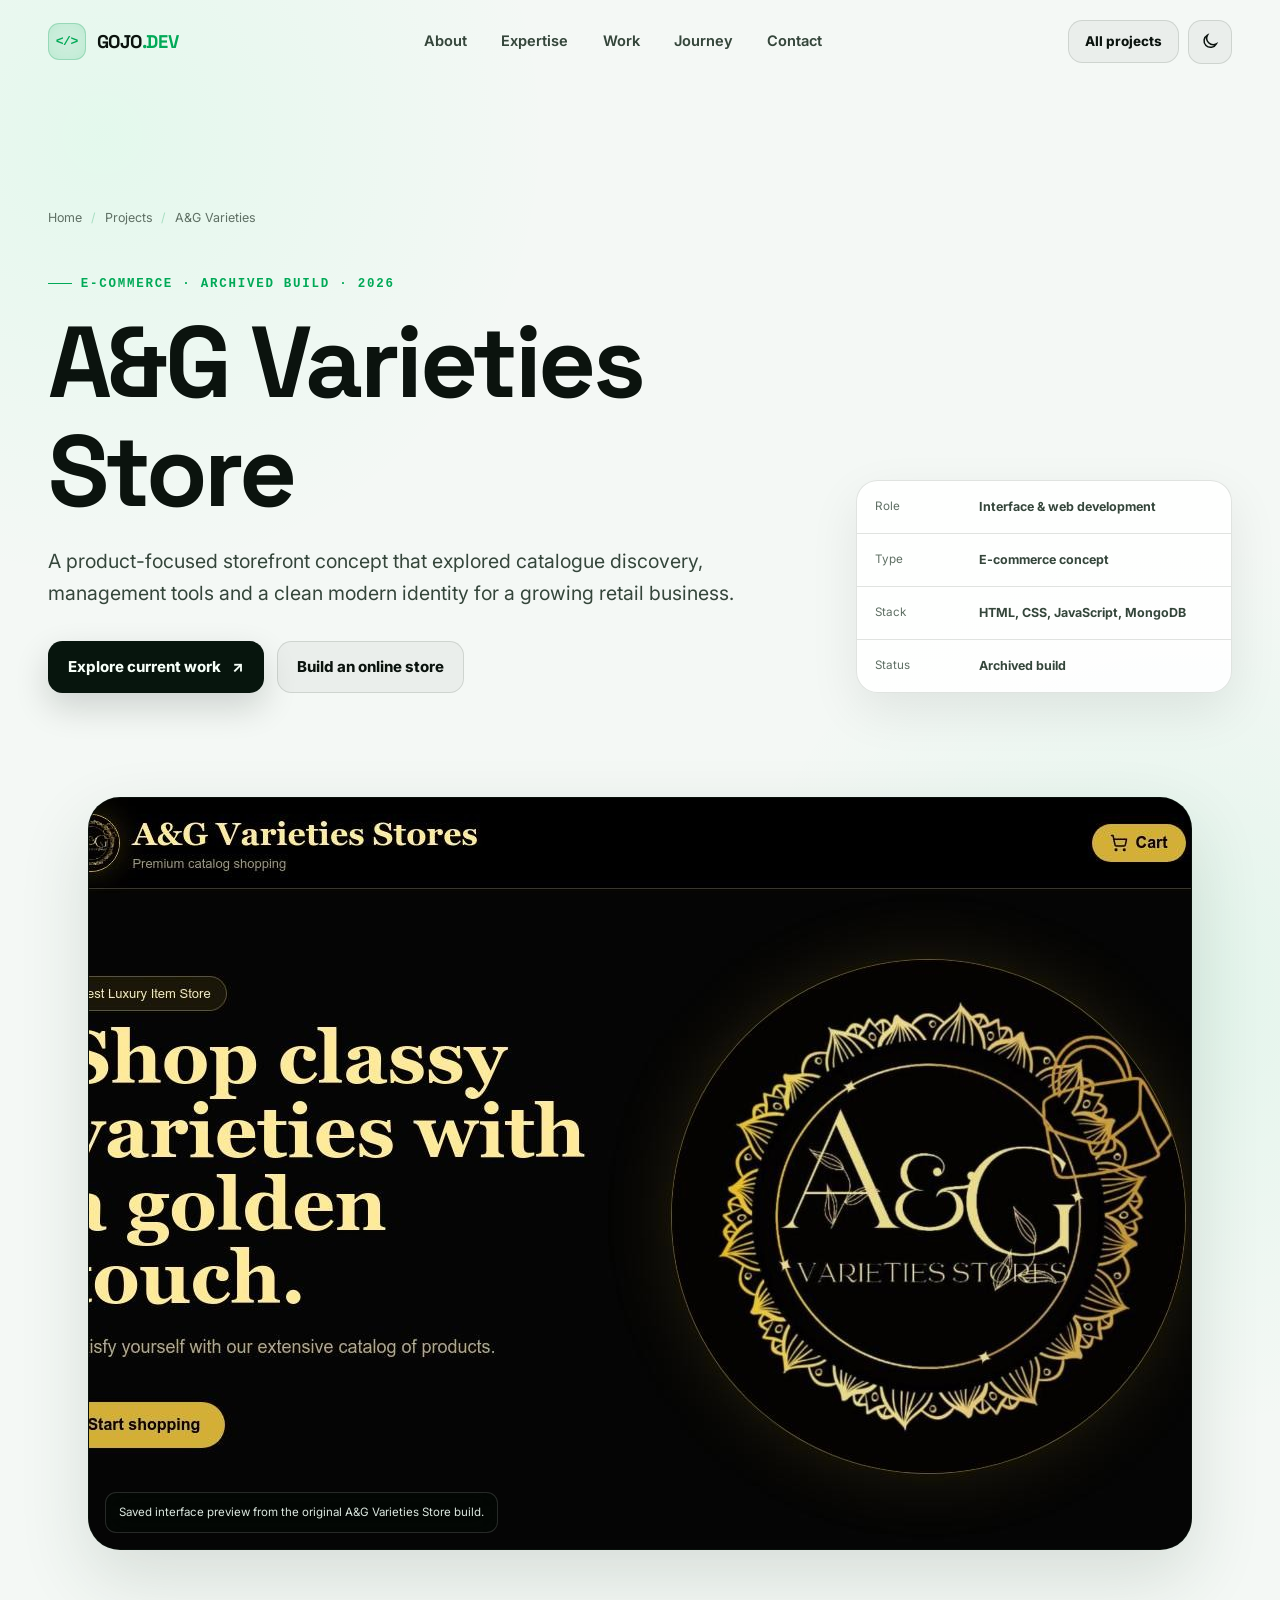
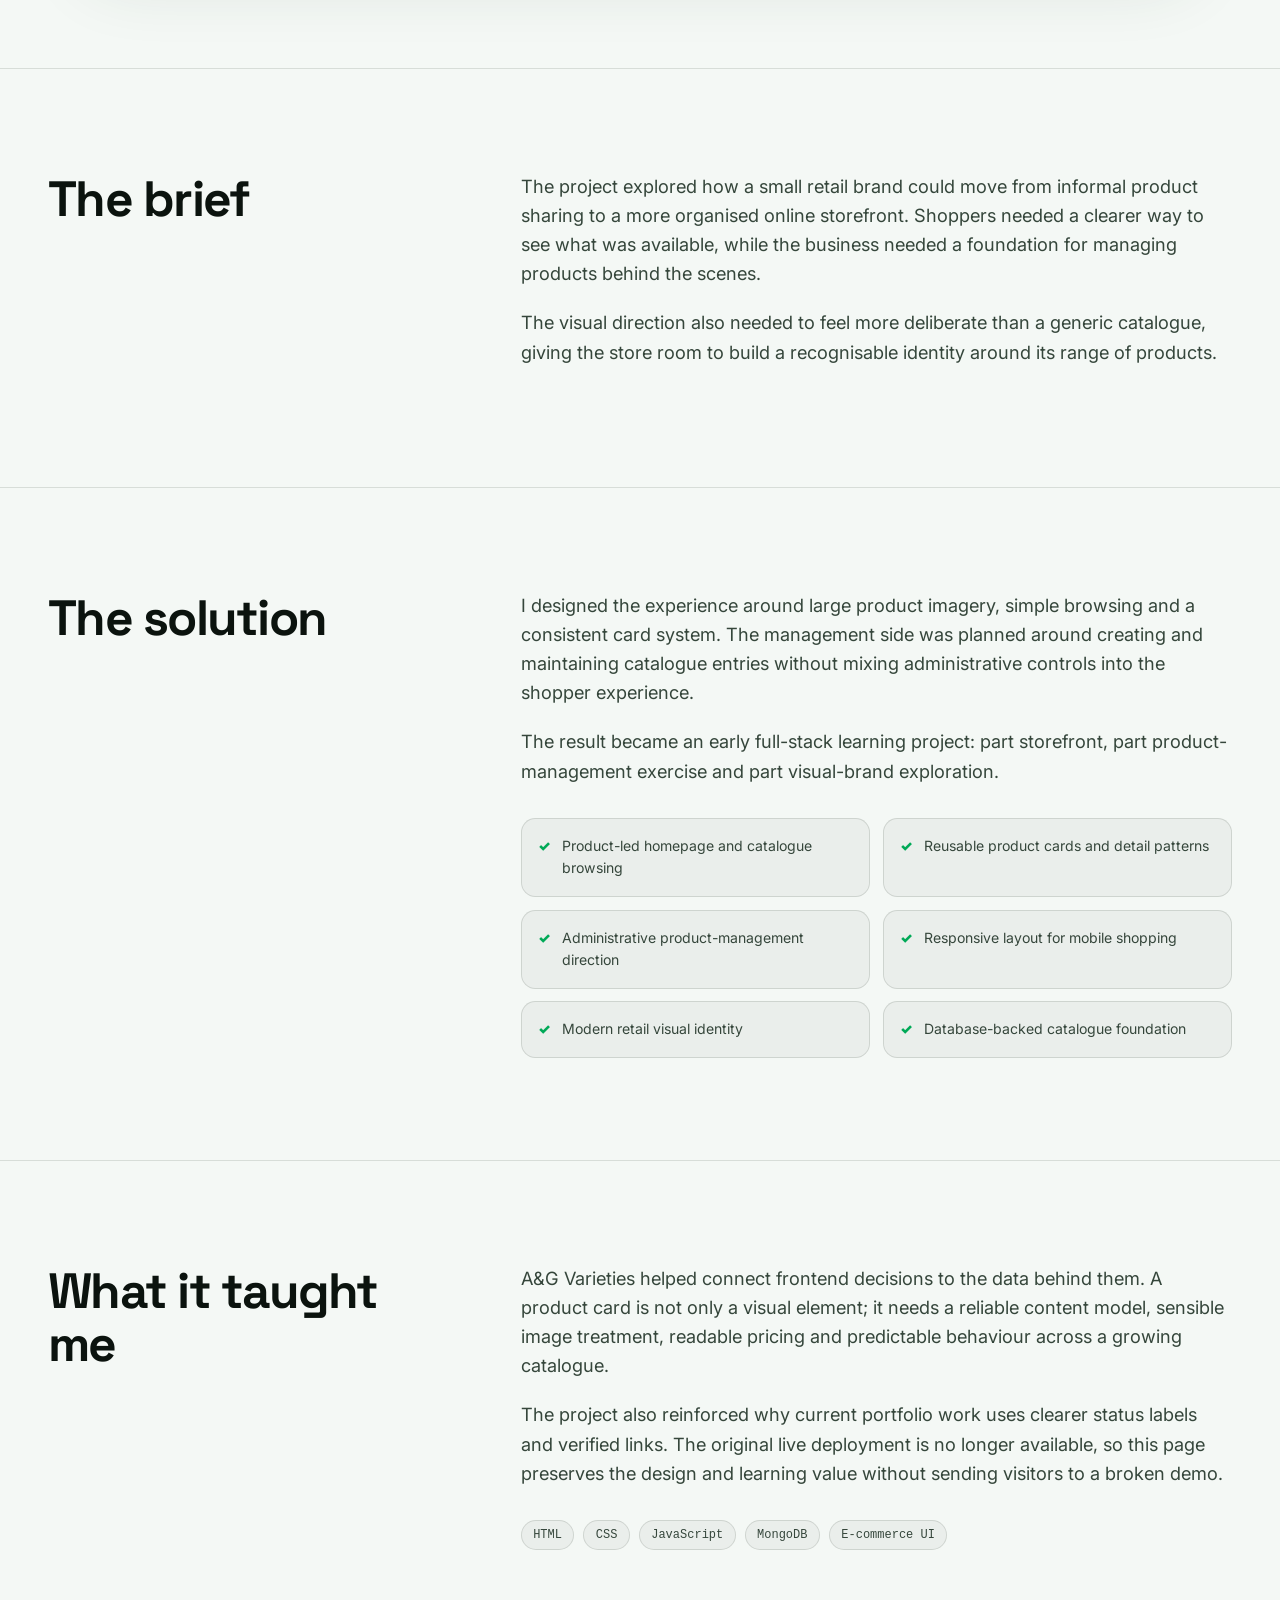
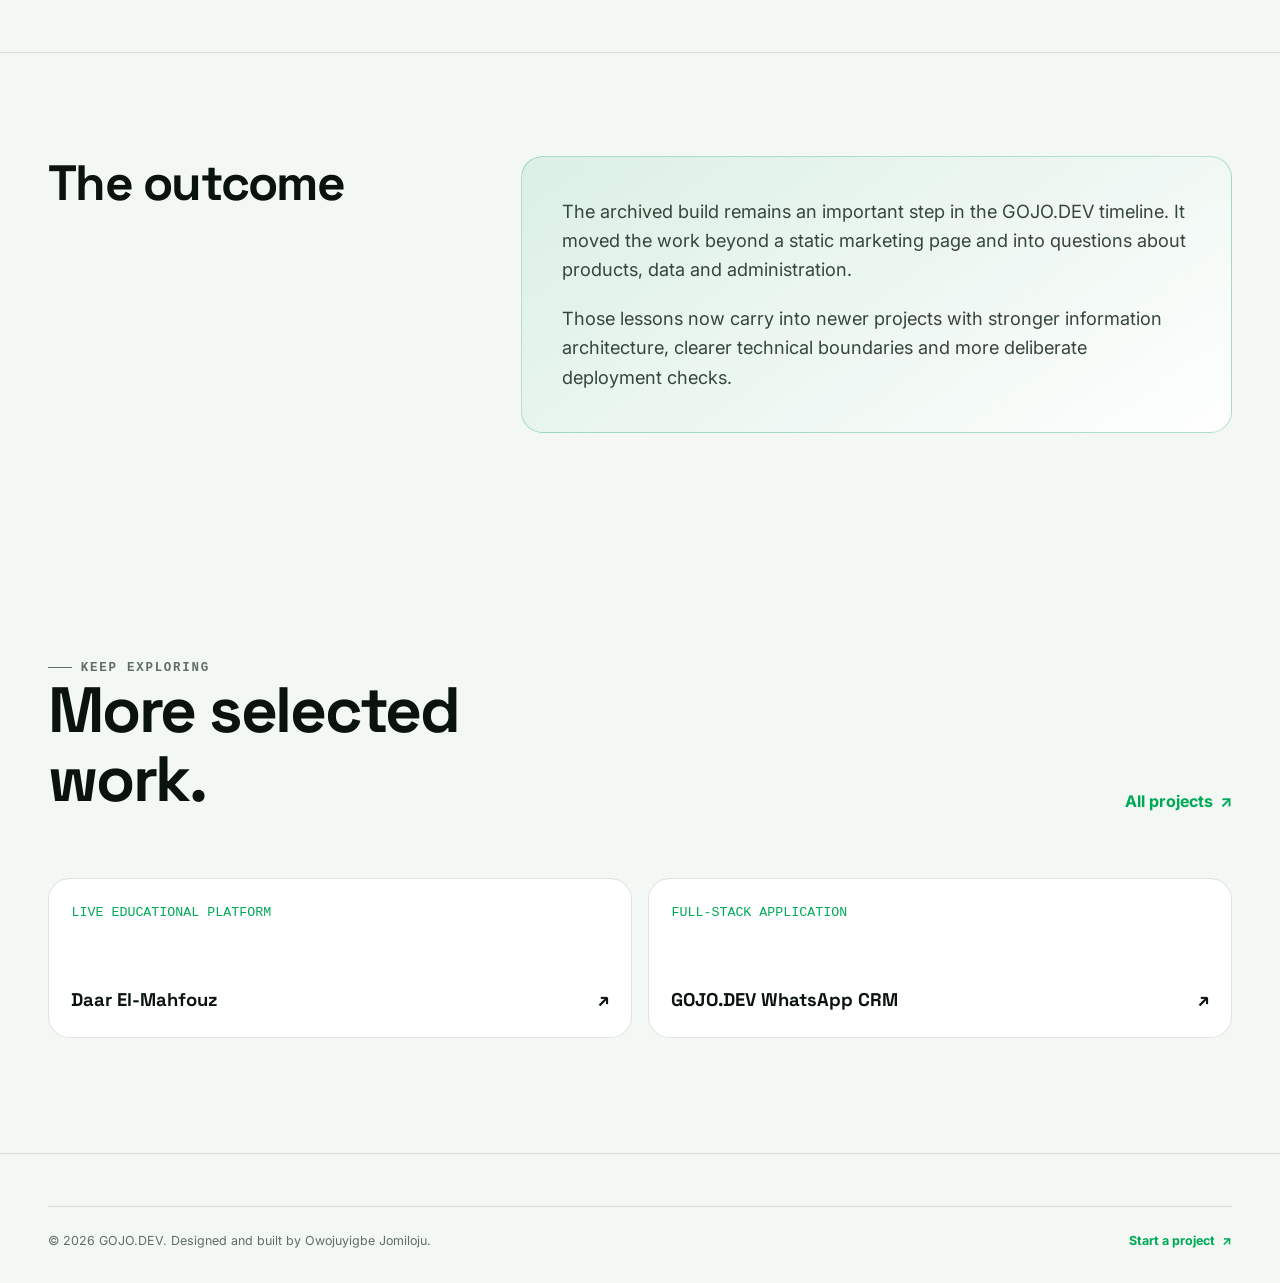
==== projects/a-g-varieties/index.html @ 60627660 "Complete GOJO.DEV SEO rollout" ====
<!DOCTYPE html>
<html lang="en-NG" data-theme="dark">
<head>
  <meta charset="utf-8">
  <meta name="viewport" content="width=device-width, initial-scale=1">
  <title>A&amp;G Varieties Store Case Study | GOJO.DEV</title>
  <meta name="description" content="Explore the archived A&amp;G Varieties Store case study, an e-commerce interface for product browsing, catalogue management and modern branding.">
  <meta name="author" content="Owojuyigbe Jomiloju">
  <meta name="robots" content="index, follow, max-image-preview:large">
  <meta name="theme-color" content="#050706">
  <link rel="canonical" href="https://www.gojodev.name.ng/projects/a-g-varieties/">
  <link rel="alternate" hreflang="en-NG" href="https://www.gojodev.name.ng/projects/a-g-varieties/">
  <meta property="og:type" content="article">
  <meta property="og:locale" content="en_NG">
  <meta property="og:site_name" content="GOJO.DEV">
  <meta property="og:title" content="A&amp;G Varieties Store Case Study | GOJO.DEV">
  <meta property="og:description" content="An e-commerce interface for product discovery, catalogue management and modern retail branding.">
  <meta property="og:url" content="https://www.gojodev.name.ng/projects/a-g-varieties/">
  <meta property="og:image" content="https://www.gojodev.name.ng/ag-varieties.jpg">
  <meta property="og:image:alt" content="A and G Varieties Store website interface">
  <meta name="twitter:card" content="summary_large_image">
  <meta name="twitter:title" content="A&amp;G Varieties Store Case Study">
  <meta name="twitter:description" content="Archived e-commerce website project by GOJO.DEV.">
  <meta name="twitter:image" content="https://www.gojodev.name.ng/ag-varieties.jpg">
  <link rel="icon" type="image/png" href="/gojo-logo.png">
  <link rel="manifest" href="/manifest.webmanifest">
  <link rel="preconnect" href="https://fonts.googleapis.com">
  <link rel="preconnect" href="https://fonts.gstatic.com" crossorigin>
  <link href="https://fonts.googleapis.com/css2?family=Inter:wght@400;500;600;700;800&amp;family=Space+Grotesk:wght@500;600;700&amp;display=swap" rel="stylesheet">
  <link rel="stylesheet" href="/assets/css/site.css">
  <script>document.documentElement.classList.add('js');try{const t=localStorage.getItem('gojo-theme');document.documentElement.dataset.theme=t||(matchMedia('(prefers-color-scheme: light)').matches?'light':'dark')}catch(_){}</script>
  <script type="application/ld+json">
  {
    "@context": "https://schema.org",
    "@type": "CreativeWork",
    "name": "A&G Varieties Store",
    "url": "https://www.gojodev.name.ng/projects/a-g-varieties/",
    "image": "https://www.gojodev.name.ng/ag-varieties.jpg",
    "description": "An archived e-commerce website concept covering product discovery, catalogue management and a modern retail interface.",
    "dateCreated": "2026",
    "inLanguage": "en-NG",
    "keywords": "e-commerce website, product catalogue, JavaScript, MongoDB, responsive design",
    "creator": { "@type": "Person", "@id": "https://www.gojodev.name.ng/#person", "name": "Owojuyigbe Jomiloju", "url": "https://www.gojodev.name.ng/" },
    "isPartOf": { "@id": "https://www.gojodev.name.ng/#website" }
  }
  </script>
  <script defer src="/assets/js/site.js"></script>
</head>
<body>
  <a class="skip-link" href="#main-content">Skip to main content</a>
  <header class="site-header" data-site-header>
    <div class="container nav-wrap">
      <a class="brand" href="/" aria-label="GOJO.DEV home"><span class="brand-mark" aria-hidden="true">&lt;/&gt;</span><span>GOJO<span class="brand-dot">.DEV</span></span></a>
      <nav class="nav-links" data-navigation aria-label="Primary navigation"><a href="/#about">About</a><a href="/#expertise">Expertise</a><a href="/#projects">Work</a><a href="/#journey">Journey</a><a href="/#contact">Contact</a></nav>
      <div class="nav-actions">
        <a class="button button-secondary button-small nav-cta" href="/#projects">All projects</a>
        <button class="icon-button" type="button" data-theme-toggle aria-label="Switch theme">
          <svg class="theme-icon theme-icon-sun" viewBox="0 0 24 24" aria-hidden="true"><circle cx="12" cy="12" r="4" fill="none" stroke="currentColor" stroke-width="2"/><path d="M12 2v2M12 20v2M4.93 4.93l1.42 1.42M17.65 17.65l1.42 1.42M2 12h2M20 12h2M4.93 19.07l1.42-1.42M17.65 6.35l1.42-1.42" fill="none" stroke="currentColor" stroke-width="2" stroke-linecap="round"/></svg>
          <svg class="theme-icon theme-icon-moon" viewBox="0 0 24 24" aria-hidden="true"><path d="M20 15.5A8.5 8.5 0 0 1 8.5 4 8.5 8.5 0 1 0 20 15.5Z" fill="none" stroke="currentColor" stroke-width="2"/></svg>
        </button>
        <button class="menu-toggle" type="button" data-menu-toggle aria-label="Toggle navigation" aria-expanded="false"><span class="menu-lines" aria-hidden="true"></span></button>
      </div>
    </div>
  </header>

  <main class="case-main" id="main-content">
    <section class="case-hero">
      <div class="container">
        <nav class="breadcrumb" aria-label="Breadcrumb"><a href="/">Home</a><span aria-hidden="true">/</span><a href="/#projects">Projects</a><span aria-hidden="true">/</span><span aria-current="page">A&amp;G Varieties</span></nav>
        <div class="case-hero-grid">
          <div class="reveal is-visible">
            <p class="case-kicker">E-commerce · Archived build · 2026</p>
            <h1>A&amp;G Varieties Store</h1>
            <p class="lede">A product-focused storefront concept that explored catalogue discovery, management tools and a clean modern identity for a growing retail business.</p>
            <div class="case-actions"><a class="button button-primary" href="/#projects">Explore current work <span aria-hidden="true">↗</span></a><a class="button button-secondary" href="/#contact">Build an online store</a></div>
          </div>
          <ul class="case-facts reveal delay-1">
            <li><span>Role</span><strong>Interface &amp; web development</strong></li>
            <li><span>Type</span><strong>E-commerce concept</strong></li>
            <li><span>Stack</span><strong>HTML, CSS, JavaScript, MongoDB</strong></li>
            <li><span>Status</span><strong>Archived build</strong></li>
          </ul>
        </div>
      </div>
    </section>

    <div class="container case-visual-wrap reveal">
      <figure class="case-visual">
        <img src="/ag-varieties.jpg" width="1280" height="751" alt="A and G Varieties Store e-commerce interface" fetchpriority="high">
        <figcaption>Saved interface preview from the original A&amp;G Varieties Store build.</figcaption>
      </figure>
    </div>

    <section class="case-section" aria-labelledby="brief-title">
      <div class="container case-content-grid">
        <h2 id="brief-title" class="reveal">The brief</h2>
        <div class="prose reveal delay-1">
          <p>The project explored how a small retail brand could move from informal product sharing to a more organised online storefront. Shoppers needed a clearer way to see what was available, while the business needed a foundation for managing products behind the scenes.</p>
          <p>The visual direction also needed to feel more deliberate than a generic catalogue, giving the store room to build a recognisable identity around its range of products.</p>
        </div>
      </div>
    </section>

    <section class="case-section" aria-labelledby="solution-title">
      <div class="container case-content-grid">
        <h2 id="solution-title" class="reveal">The solution</h2>
        <div class="prose reveal delay-1">
          <p>I designed the experience around large product imagery, simple browsing and a consistent card system. The management side was planned around creating and maintaining catalogue entries without mixing administrative controls into the shopper experience.</p>
          <p>The result became an early full-stack learning project: part storefront, part product-management exercise and part visual-brand exploration.</p>
          <ul class="feature-list">
            <li>Product-led homepage and catalogue browsing</li>
            <li>Reusable product cards and detail patterns</li>
            <li>Administrative product-management direction</li>
            <li>Responsive layout for mobile shopping</li>
            <li>Modern retail visual identity</li>
            <li>Database-backed catalogue foundation</li>
          </ul>
        </div>
      </div>
    </section>

    <section class="case-section" aria-labelledby="learning-title">
      <div class="container case-content-grid">
        <h2 id="learning-title" class="reveal">What it taught me</h2>
        <div class="prose reveal delay-1">
          <p>A&amp;G Varieties helped connect frontend decisions to the data behind them. A product card is not only a visual element; it needs a reliable content model, sensible image treatment, readable pricing and predictable behaviour across a growing catalogue.</p>
          <p>The project also reinforced why current portfolio work uses clearer status labels and verified links. The original live deployment is no longer available, so this page preserves the design and learning value without sending visitors to a broken demo.</p>
          <ul class="tag-list"><li class="tag">HTML</li><li class="tag">CSS</li><li class="tag">JavaScript</li><li class="tag">MongoDB</li><li class="tag">E-commerce UI</li></ul>
        </div>
      </div>
    </section>

    <section class="case-section" aria-labelledby="outcome-title">
      <div class="container case-content-grid">
        <h2 id="outcome-title" class="reveal">The outcome</h2>
        <div class="outcome-panel prose reveal delay-1">
          <p>The archived build remains an important step in the GOJO.DEV timeline. It moved the work beyond a static marketing page and into questions about products, data and administration.</p>
          <p>Those lessons now carry into newer projects with stronger information architecture, clearer technical boundaries and more deliberate deployment checks.</p>
        </div>
      </div>
    </section>

    <section class="section" aria-labelledby="next-title">
      <div class="container">
        <div class="section-head"><div><p class="section-kicker">Keep exploring</p><h2 id="next-title">More selected work.</h2></div><a class="text-link" href="/#projects">All projects <span aria-hidden="true">↗</span></a></div>
        <div class="next-projects">
          <a class="next-project" href="/projects/daar-el-mahfouz/"><small>Live educational platform</small><strong>Daar El-Mahfouz <span aria-hidden="true">↗</span></strong></a>
          <a class="next-project" href="/projects/whatsapp-crm/"><small>Full-stack application</small><strong>GOJO.DEV WhatsApp CRM <span aria-hidden="true">↗</span></strong></a>
        </div>
      </div>
    </section>
  </main>

  <footer class="site-footer"><div class="container"><div class="footer-bottom"><p>&copy; <span data-current-year>2026</span> GOJO.DEV. Designed and built by Owojuyigbe Jomiloju.</p><p><a class="text-link" href="/#contact">Start a project <span aria-hidden="true">↗</span></a></p></div></div></footer>
  <button class="back-to-top" type="button" data-back-to-top aria-label="Back to top">↑</button>
</body>
</html>
---- assets/css/site.css ----
:root {
  color-scheme: dark;
  --bg: #050706;
  --bg-elevated: #0a0e0c;
  --surface: rgba(15, 22, 18, 0.82);
  --surface-solid: #0f1612;
  --surface-soft: rgba(255, 255, 255, 0.035);
  --text: #f4f8f5;
  --muted: #9daaa2;
  --muted-strong: #c3cec7;
  --line: rgba(255, 255, 255, 0.1);
  --line-strong: rgba(34, 255, 136, 0.28);
  --accent: #22ff88;
  --accent-dark: #00c968;
  --accent-soft: rgba(34, 255, 136, 0.12);
  --accent-glow: rgba(34, 255, 136, 0.24);
  --shadow: 0 28px 80px rgba(0, 0, 0, 0.36);
  --header-bg: rgba(5, 7, 6, 0.76);
  --radius-sm: 0.85rem;
  --radius-md: 1.35rem;
  --radius-lg: 2rem;
  --container: 74rem;
}

[data-theme="light"] {
  color-scheme: light;
  --bg: #f4f8f5;
  --bg-elevated: #ebf1ed;
  --surface: rgba(255, 255, 255, 0.88);
  --surface-solid: #ffffff;
  --surface-soft: rgba(4, 15, 9, 0.04);
  --text: #0b130e;
  --muted: #5f6f64;
  --muted-strong: #35463b;
  --line: rgba(8, 24, 14, 0.12);
  --line-strong: rgba(0, 159, 80, 0.28);
  --accent: #00a957;
  --accent-dark: #008545;
  --accent-soft: rgba(0, 169, 87, 0.1);
  --accent-glow: rgba(0, 169, 87, 0.18);
  --shadow: 0 28px 70px rgba(35, 63, 46, 0.14);
  --header-bg: rgba(244, 248, 245, 0.82);
}

*,
*::before,
*::after {
  box-sizing: border-box;
}

html {
  scroll-behavior: smooth;
  scroll-padding-top: 6.5rem;
  background: var(--bg);
}

body {
  margin: 0;
  min-width: 20rem;
  overflow-x: hidden;
  background:
    radial-gradient(circle at 8% 3%, rgba(34, 255, 136, 0.08), transparent 28rem),
    radial-gradient(circle at 92% 22%, rgba(0, 201, 104, 0.07), transparent 28rem),
    var(--bg);
  color: var(--text);
  font-family: Inter, ui-sans-serif, system-ui, -apple-system, BlinkMacSystemFont, "Segoe UI", sans-serif;
  font-size: 1rem;
  line-height: 1.6;
  text-rendering: optimizeLegibility;
  -webkit-font-smoothing: antialiased;
  transition: background-color 180ms ease, color 180ms ease;
}

body::before {
  position: fixed;
  inset: 0;
  z-index: -2;
  background-image:
    linear-gradient(rgba(255, 255, 255, 0.025) 1px, transparent 1px),
    linear-gradient(90deg, rgba(255, 255, 255, 0.025) 1px, transparent 1px);
  background-size: 4rem 4rem;
  mask-image: linear-gradient(to bottom, rgba(0, 0, 0, 0.8), transparent 75%);
  content: "";
  pointer-events: none;
}

[data-theme="light"] body::before {
  background-image:
    linear-gradient(rgba(7, 37, 18, 0.045) 1px, transparent 1px),
    linear-gradient(90deg, rgba(7, 37, 18, 0.045) 1px, transparent 1px);
}

::selection {
  background: var(--accent);
  color: #031008;
}

img,
svg {
  display: block;
  max-width: 100%;
}

a {
  color: inherit;
  text-decoration: none;
}

button,
input,
textarea,
select {
  color: inherit;
  font: inherit;
}

button {
  border: 0;
}

a,
button {
  -webkit-tap-highlight-color: transparent;
}

:focus-visible {
  outline: 3px solid var(--accent);
  outline-offset: 4px;
}

.skip-link {
  position: fixed;
  top: 0.75rem;
  left: 0.75rem;
  z-index: 1000;
  padding: 0.8rem 1rem;
  transform: translateY(-160%);
  border-radius: 0.65rem;
  background: var(--accent);
  color: #041009;
  font-weight: 800;
  transition: transform 160ms ease;
}

.skip-link:focus {
  transform: translateY(0);
}

.container {
  width: min(calc(100% - 2rem), var(--container));
  margin-inline: auto;
}

.section {
  position: relative;
  padding-block: clamp(5rem, 9vw, 8rem);
}

.section-tight {
  padding-block: clamp(3.5rem, 6vw, 5.5rem);
}

.eyebrow,
.section-kicker,
.case-kicker {
  display: inline-flex;
  align-items: center;
  gap: 0.55rem;
  margin: 0 0 1rem;
  color: var(--accent);
  font-family: ui-monospace, SFMono-Regular, Menlo, Consolas, monospace;
  font-size: 0.78rem;
  font-weight: 750;
  letter-spacing: 0.14em;
  line-height: 1.3;
  text-transform: uppercase;
}

.eyebrow::before,
.section-kicker::before,
.case-kicker::before {
  width: 1.5rem;
  height: 1px;
  background: currentColor;
  content: "";
}

h1,
h2,
h3,
p {
  margin-top: 0;
}

h1,
h2,
h3,
.brand,
.metric strong {
  font-family: "Space Grotesk", Inter, ui-sans-serif, system-ui, sans-serif;
}

h1,
h2,
h3 {
  line-height: 1.08;
  letter-spacing: -0.035em;
}

h1 {
  margin-bottom: 1.5rem;
  font-size: clamp(3.2rem, 8vw, 6.8rem);
  font-weight: 720;
}

h2 {
  margin-bottom: 1.2rem;
  font-size: clamp(2.25rem, 5vw, 4.2rem);
  font-weight: 690;
}

h3 {
  margin-bottom: 0.65rem;
  font-size: clamp(1.25rem, 2.4vw, 1.65rem);
  font-weight: 660;
}

.gradient-text {
  background: linear-gradient(110deg, var(--text) 4%, var(--accent) 58%, #9cffc9 94%);
  background-clip: text;
  color: transparent;
  -webkit-background-clip: text;
}

[data-theme="light"] .gradient-text {
  background-image: linear-gradient(110deg, #07150d 5%, #00984e 62%, #00b55e 95%);
}

.muted {
  color: var(--muted);
}

.lede {
  max-width: 42rem;
  color: var(--muted-strong);
  font-size: clamp(1.05rem, 2vw, 1.22rem);
}

.site-header {
  position: fixed;
  top: 0;
  right: 0;
  left: 0;
  z-index: 100;
  padding-block: 1rem;
  border-bottom: 1px solid transparent;
  transition: padding 180ms ease, background 180ms ease, border-color 180ms ease, box-shadow 180ms ease;
}

.site-header.is-scrolled,
.site-header.menu-open {
  padding-block: 0.7rem;
  border-color: var(--line);
  background: var(--header-bg);
  box-shadow: 0 12px 40px rgba(0, 0, 0, 0.12);
  backdrop-filter: blur(18px);
  -webkit-backdrop-filter: blur(18px);
}

.nav-wrap {
  display: flex;
  align-items: center;
  justify-content: space-between;
  min-height: 3.2rem;
}

.brand {
  display: inline-flex;
  align-items: center;
  gap: 0.7rem;
  font-size: 1.15rem;
  font-weight: 760;
  letter-spacing: -0.025em;
}

.brand-mark {
  display: grid;
  width: 2.35rem;
  height: 2.35rem;
  place-items: center;
  border: 1px solid var(--line-strong);
  border-radius: 0.7rem;
  background: var(--accent-soft);
  color: var(--accent);
  font-family: ui-monospace, SFMono-Regular, Menlo, monospace;
  font-size: 0.82rem;
  font-weight: 850;
  box-shadow: inset 0 0 20px var(--accent-soft);
}

.brand-dot {
  color: var(--accent);
}

.nav-links,
.nav-actions {
  display: flex;
  align-items: center;
}

.nav-links {
  gap: clamp(1.2rem, 3vw, 2.15rem);
}

.nav-links a {
  position: relative;
  color: var(--muted-strong);
  font-size: 0.91rem;
  font-weight: 630;
}

.nav-links a::after {
  position: absolute;
  right: 0;
  bottom: -0.45rem;
  left: 0;
  height: 1px;
  transform: scaleX(0);
  background: var(--accent);
  content: "";
  transform-origin: right;
  transition: transform 180ms ease;
}

.nav-links a:hover,
.nav-links a[aria-current="page"] {
  color: var(--text);
}

.nav-links a:hover::after,
.nav-links a[aria-current="page"]::after {
  transform: scaleX(1);
  transform-origin: left;
}

.nav-actions {
  gap: 0.55rem;
}

.icon-button,
.menu-toggle {
  display: inline-grid;
  width: 2.75rem;
  height: 2.75rem;
  cursor: pointer;
  place-items: center;
  border: 1px solid var(--line);
  border-radius: 0.85rem;
  background: var(--surface-soft);
  transition: border-color 180ms ease, background 180ms ease, transform 180ms ease;
}

.icon-button:hover,
.menu-toggle:hover {
  transform: translateY(-2px);
  border-color: var(--line-strong);
  background: var(--accent-soft);
}

.theme-icon {
  width: 1.15rem;
  height: 1.15rem;
}

.theme-icon-moon,
[data-theme="light"] .theme-icon-sun {
  display: none;
}

[data-theme="light"] .theme-icon-moon {
  display: block;
}

.menu-toggle {
  display: none;
}

.menu-lines,
.menu-lines::before,
.menu-lines::after {
  width: 1.25rem;
  height: 2px;
  border-radius: 999px;
  background: currentColor;
  transition: transform 180ms ease, opacity 180ms ease;
}

.menu-lines {
  position: relative;
}

.menu-lines::before,
.menu-lines::after {
  position: absolute;
  left: 0;
  content: "";
}

.menu-lines::before {
  top: -0.4rem;
}

.menu-lines::after {
  top: 0.4rem;
}

.menu-toggle[aria-expanded="true"] .menu-lines {
  background: transparent;
}

.menu-toggle[aria-expanded="true"] .menu-lines::before {
  top: 0;
  transform: rotate(45deg);
}

.menu-toggle[aria-expanded="true"] .menu-lines::after {
  top: 0;
  transform: rotate(-45deg);
}

.button {
  display: inline-flex;
  min-height: 3.25rem;
  align-items: center;
  justify-content: center;
  gap: 0.65rem;
  padding: 0.85rem 1.2rem;
  border: 1px solid transparent;
  border-radius: 0.9rem;
  font-size: 0.94rem;
  font-weight: 760;
  line-height: 1;
  transition: transform 180ms ease, box-shadow 180ms ease, border-color 180ms ease, background 180ms ease;
}

.button:hover {
  transform: translateY(-3px);
}

.button-primary {
  background: var(--accent);
  color: #031108;
  box-shadow: 0 14px 34px rgba(34, 255, 136, 0.16);
}

.button-primary:hover {
  background: #56ffa3;
  box-shadow: 0 18px 40px rgba(34, 255, 136, 0.23);
}

[data-theme="light"] .button-primary {
  background: #07150d;
  color: #f6fff8;
  box-shadow: 0 14px 34px rgba(7, 21, 13, 0.16);
}

[data-theme="light"] .button-primary:hover {
  background: #0d2a19;
}

.button-secondary {
  border-color: var(--line);
  background: var(--surface-soft);
  color: var(--text);
}

.button-secondary:hover {
  border-color: var(--line-strong);
  background: var(--accent-soft);
}

.button-small {
  min-height: 2.7rem;
  padding: 0.7rem 1rem;
  font-size: 0.84rem;
}

.text-link {
  display: inline-flex;
  align-items: center;
  gap: 0.45rem;
  color: var(--accent);
  font-weight: 720;
}

.text-link span {
  transition: transform 180ms ease;
}

.text-link:hover span {
  transform: translateX(0.28rem);
}

.hero {
  position: relative;
  display: grid;
  min-height: 100svh;
  align-items: center;
  padding-block: clamp(8.5rem, 13vw, 10.5rem) clamp(5rem, 9vw, 7.5rem);
}

.hero::after {
  position: absolute;
  top: 20%;
  left: 50%;
  z-index: -1;
  width: min(42rem, 75vw);
  aspect-ratio: 1;
  transform: translateX(-50%);
  border-radius: 50%;
  background: radial-gradient(circle, var(--accent-glow), transparent 66%);
  filter: blur(30px);
  content: "";
  pointer-events: none;
}

.hero-grid {
  display: grid;
  grid-template-columns: minmax(0, 1.06fr) minmax(22rem, 0.94fr);
  gap: clamp(3rem, 7vw, 6.5rem);
  align-items: center;
}

.hero-copy {
  position: relative;
  z-index: 2;
  min-width: 0;
}

.hero-copy h1 {
  max-width: 12ch;
}

.hero-actions,
.case-actions {
  display: flex;
  flex-wrap: wrap;
  gap: 0.8rem;
  margin-top: 2rem;
}

.centered-actions {
  justify-content: center;
}

.role-list,
.tag-list {
  display: flex;
  flex-wrap: wrap;
  gap: 0.55rem;
  padding: 0;
  margin: 2rem 0 0;
  list-style: none;
}

.role-list li,
.tag {
  padding: 0.5rem 0.72rem;
  border: 1px solid var(--line);
  border-radius: 999px;
  background: var(--surface-soft);
  color: var(--muted-strong);
  font-family: ui-monospace, SFMono-Regular, Menlo, monospace;
  font-size: 0.75rem;
  line-height: 1;
}

.metrics {
  display: grid;
  grid-template-columns: repeat(3, minmax(0, 1fr));
  gap: 0;
  margin-top: clamp(2.5rem, 6vw, 4rem);
  padding-top: 1.4rem;
  border-top: 1px solid var(--line);
}

.metric {
  min-width: 0;
  padding-right: 1rem;
}

.metric + .metric {
  padding-left: 1rem;
  border-left: 1px solid var(--line);
}

.metric strong {
  display: block;
  margin-bottom: 0.2rem;
  color: var(--text);
  font-size: clamp(1.65rem, 4vw, 2.5rem);
  font-weight: 720;
  letter-spacing: -0.05em;
  line-height: 1;
}

.metric span {
  display: block;
  overflow: hidden;
  color: var(--muted);
  font-size: 0.77rem;
  text-overflow: ellipsis;
  white-space: nowrap;
}

.hero-visual {
  position: relative;
  min-width: 0;
  min-height: 34rem;
  isolation: isolate;
}

.visual-stage {
  position: absolute;
  inset: 1rem 0 0 2rem;
  overflow: hidden;
  border: 1px solid var(--line);
  border-radius: var(--radius-lg);
  background:
    linear-gradient(145deg, rgba(34, 255, 136, 0.1), transparent 38%),
    var(--surface);
  box-shadow: var(--shadow);
  backdrop-filter: blur(18px);
}

.visual-stage::before {
  position: absolute;
  inset: 0;
  background-image:
    linear-gradient(var(--line) 1px, transparent 1px),
    linear-gradient(90deg, var(--line) 1px, transparent 1px);
  background-size: 3rem 3rem;
  content: "";
  mask-image: linear-gradient(135deg, rgba(0, 0, 0, 0.8), transparent 74%);
  pointer-events: none;
}

.visual-topline {
  position: absolute;
  top: 1.1rem;
  right: 1.1rem;
  left: 1.1rem;
  display: flex;
  align-items: center;
  justify-content: space-between;
  color: var(--muted);
  font-family: ui-monospace, SFMono-Regular, Menlo, monospace;
  font-size: 0.72rem;
}

.window-dots {
  display: flex;
  gap: 0.35rem;
}

.window-dots i {
  width: 0.48rem;
  height: 0.48rem;
  border-radius: 50%;
  background: var(--line-strong);
}

.logo-orbit {
  position: absolute;
  top: 50%;
  left: 50%;
  display: grid;
  width: min(17rem, 58%);
  aspect-ratio: 1;
  transform: translate(-50%, -54%);
  place-items: center;
  border: 1px dashed var(--line-strong);
  border-radius: 50%;
  animation: orbit-spin 24s linear infinite;
}

.logo-orbit::before,
.logo-orbit::after {
  position: absolute;
  border: 1px solid var(--line);
  border-radius: inherit;
  content: "";
}

.logo-orbit::before {
  inset: 1.1rem;
}

.logo-orbit::after {
  inset: 2.3rem;
  box-shadow: 0 0 60px var(--accent-glow);
}

.logo-orbit img {
  position: relative;
  z-index: 2;
  width: 66%;
  aspect-ratio: 1;
  transform: rotate(0deg);
  border: 1px solid var(--line);
  border-radius: 1.5rem;
  object-fit: cover;
  box-shadow: 0 20px 60px rgba(0, 0, 0, 0.38);
  animation: orbit-counter 24s linear infinite;
}

@keyframes orbit-spin {
  to { transform: translate(-50%, -54%) rotate(360deg); }
}

@keyframes orbit-counter {
  to { transform: rotate(-360deg); }
}

.floating-tile {
  position: absolute;
  z-index: 3;
  display: grid;
  width: clamp(9.4rem, 31%, 11.8rem);
  gap: 0.55rem;
  padding: 0.65rem;
  border: 1px solid var(--line);
  border-radius: 1rem;
  background: var(--surface-solid);
  box-shadow: 0 18px 45px rgba(0, 0, 0, 0.28);
}

.floating-tile img {
  width: 100%;
  aspect-ratio: 16 / 10;
  border-radius: 0.65rem;
  object-fit: cover;
}

.floating-tile span {
  overflow: hidden;
  padding-inline: 0.15rem;
  color: var(--muted-strong);
  font-size: 0.68rem;
  font-weight: 720;
  text-overflow: ellipsis;
  white-space: nowrap;
}

.tile-one {
  top: 4.8rem;
  right: -0.9rem;
  transform: rotate(3deg);
}

.tile-two {
  bottom: 2.1rem;
  left: -1.2rem;
  transform: rotate(-4deg);
}

.availability-card {
  position: absolute;
  right: 1.5rem;
  bottom: 1.4rem;
  z-index: 4;
  display: flex;
  align-items: center;
  gap: 0.65rem;
  padding: 0.75rem 0.9rem;
  border: 1px solid var(--line-strong);
  border-radius: 0.85rem;
  background: var(--surface-solid);
  color: var(--muted-strong);
  font-size: 0.72rem;
  font-weight: 700;
  box-shadow: 0 14px 35px rgba(0, 0, 0, 0.25);
}

.status-dot {
  width: 0.55rem;
  height: 0.55rem;
  border-radius: 50%;
  background: var(--accent);
  box-shadow: 0 0 0 0 var(--accent-glow);
  animation: pulse 2.2s infinite;
}

@keyframes pulse {
  50% { box-shadow: 0 0 0 0.45rem transparent; }
}

.signal-strip {
  border-block: 1px solid var(--line);
  background: var(--surface-soft);
}

.signal-grid {
  display: grid;
  grid-template-columns: repeat(4, 1fr);
}

.signal-item {
  display: flex;
  min-height: 5rem;
  align-items: center;
  justify-content: center;
  gap: 0.6rem;
  padding: 1rem;
  color: var(--muted-strong);
  font-size: 0.82rem;
  font-weight: 650;
  text-align: center;
}

.signal-item + .signal-item {
  border-left: 1px solid var(--line);
}

.signal-item::before {
  width: 0.32rem;
  height: 0.32rem;
  flex: 0 0 auto;
  border-radius: 50%;
  background: var(--accent);
  content: "";
}

.section-head {
  display: flex;
  align-items: end;
  justify-content: space-between;
  gap: 2rem;
  margin-bottom: clamp(2.4rem, 5vw, 4rem);
}

.section-head h2,
.section-head p {
  margin-bottom: 0;
}

.section-head h2 {
  max-width: 13ch;
}

.section-head p {
  max-width: 34rem;
  color: var(--muted);
}

.about-grid {
  display: grid;
  grid-template-columns: minmax(0, 0.85fr) minmax(0, 1.15fr);
  gap: clamp(2.5rem, 7vw, 6.5rem);
  align-items: start;
}

.about-statement {
  position: sticky;
  top: 7.5rem;
}

.quote-card {
  position: relative;
  overflow: hidden;
  padding: clamp(1.5rem, 4vw, 2.2rem);
  border: 1px solid var(--line-strong);
  border-radius: var(--radius-md);
  background: linear-gradient(145deg, var(--accent-soft), var(--surface));
  box-shadow: var(--shadow);
}

.quote-card::after {
  position: absolute;
  right: -1rem;
  bottom: -4rem;
  color: var(--accent);
  content: "</>";
  font-family: ui-monospace, SFMono-Regular, Menlo, monospace;
  font-size: 7rem;
  font-weight: 900;
  opacity: 0.06;
}

.quote-card p {
  position: relative;
  z-index: 1;
  margin-bottom: 0;
  color: var(--text);
  font-size: clamp(1.25rem, 3vw, 1.7rem);
  font-weight: 650;
  line-height: 1.35;
}

.about-copy p {
  color: var(--muted-strong);
  font-size: clamp(1.02rem, 1.8vw, 1.14rem);
}

.about-copy p + p {
  margin-top: 1.35rem;
}

.principles {
  display: grid;
  grid-template-columns: repeat(3, minmax(0, 1fr));
  gap: 0.7rem;
  padding: 0;
  margin: 2.2rem 0 0;
  list-style: none;
}

.principles li {
  padding: 1rem;
  border: 1px solid var(--line);
  border-radius: 0.85rem;
  background: var(--surface-soft);
  color: var(--muted-strong);
  font-size: 0.83rem;
  font-weight: 650;
}

.principles li::before {
  display: block;
  margin-bottom: 0.45rem;
  color: var(--accent);
  content: "✓";
  font-size: 1rem;
  font-weight: 900;
}

.bento-grid {
  display: grid;
  grid-template-columns: repeat(12, minmax(0, 1fr));
  gap: 1rem;
}

.capability-card {
  position: relative;
  grid-column: span 4;
  min-height: 18rem;
  overflow: hidden;
  padding: clamp(1.35rem, 3vw, 2rem);
  border: 1px solid var(--line);
  border-radius: var(--radius-md);
  background: var(--surface);
  box-shadow: 0 18px 50px rgba(0, 0, 0, 0.08);
  transition: transform 220ms ease, border-color 220ms ease, box-shadow 220ms ease;
}

.capability-card:nth-child(1),
.capability-card:nth-child(5) {
  grid-column: span 5;
}

.capability-card:nth-child(2),
.capability-card:nth-child(4) {
  grid-column: span 7;
}

.capability-card:hover {
  transform: translateY(-6px);
  border-color: var(--line-strong);
  box-shadow: var(--shadow);
}

.card-number {
  display: block;
  margin-bottom: 3.4rem;
  color: var(--accent);
  font-family: ui-monospace, SFMono-Regular, Menlo, monospace;
  font-size: 0.76rem;
  font-weight: 800;
}

.capability-card p {
  max-width: 34rem;
  margin-bottom: 1.2rem;
  color: var(--muted);
}

.tech-line {
  display: flex;
  flex-wrap: wrap;
  gap: 0.45rem;
  padding: 0;
  margin: 0;
  list-style: none;
}

.tech-line li {
  color: var(--muted-strong);
  font-family: ui-monospace, SFMono-Regular, Menlo, monospace;
  font-size: 0.71rem;
}

.tech-line li + li::before {
  margin-right: 0.45rem;
  color: var(--accent);
  content: "/";
}

.projects-section {
  border-block: 1px solid var(--line);
  background: linear-gradient(180deg, var(--surface-soft), transparent);
}

.project-grid {
  display: grid;
  grid-template-columns: repeat(2, minmax(0, 1fr));
  gap: 1.25rem;
}

.project-card {
  display: flex;
  min-width: 0;
  flex-direction: column;
  overflow: hidden;
  border: 1px solid var(--line);
  border-radius: var(--radius-md);
  background: var(--surface);
  box-shadow: 0 16px 45px rgba(0, 0, 0, 0.08);
  transition: transform 220ms ease, border-color 220ms ease, box-shadow 220ms ease;
}

.project-card:hover {
  transform: translateY(-7px);
  border-color: var(--line-strong);
  box-shadow: var(--shadow);
}

.project-media {
  position: relative;
  overflow: hidden;
  aspect-ratio: 16 / 9;
  background: #09100c;
}

.project-media::after {
  position: absolute;
  inset: 0;
  background: linear-gradient(to top, rgba(2, 8, 4, 0.58), transparent 50%);
  content: "";
  pointer-events: none;
}

.project-media img {
  width: 100%;
  height: 100%;
  object-fit: cover;
  transition: transform 500ms cubic-bezier(0.2, 0.7, 0.2, 1);
}

.project-card:hover .project-media img {
  transform: scale(1.045);
}

.project-index,
.project-status {
  position: absolute;
  z-index: 2;
  top: 1rem;
  padding: 0.43rem 0.58rem;
  border: 1px solid rgba(255, 255, 255, 0.15);
  border-radius: 999px;
  background: rgba(4, 10, 6, 0.72);
  color: #e9fff1;
  font-family: ui-monospace, SFMono-Regular, Menlo, monospace;
  font-size: 0.66rem;
  font-weight: 760;
  line-height: 1;
  backdrop-filter: blur(12px);
}

.project-index {
  left: 1rem;
}

.project-status {
  right: 1rem;
}

.project-body {
  display: flex;
  flex: 1;
  flex-direction: column;
  padding: clamp(1.25rem, 3vw, 1.8rem);
}

.project-type {
  margin-bottom: 0.65rem;
  color: var(--accent);
  font-family: ui-monospace, SFMono-Regular, Menlo, monospace;
  font-size: 0.69rem;
  font-weight: 800;
  letter-spacing: 0.09em;
  text-transform: uppercase;
}

.project-body p {
  color: var(--muted);
}

.project-footer {
  display: flex;
  align-items: center;
  justify-content: space-between;
  gap: 1rem;
  margin-top: auto;
  padding-top: 1.4rem;
  border-top: 1px solid var(--line);
}

.project-footer .tech-line {
  min-width: 0;
}

.project-arrow {
  display: grid;
  width: 2.5rem;
  height: 2.5rem;
  flex: 0 0 auto;
  place-items: center;
  border: 1px solid var(--line);
  border-radius: 50%;
  color: var(--accent);
  transition: background 180ms ease, transform 180ms ease;
}

.project-card:hover .project-arrow {
  transform: rotate(-8deg);
  background: var(--accent-soft);
}

.process-grid {
  display: grid;
  grid-template-columns: repeat(3, minmax(0, 1fr));
  gap: 1rem;
}

.process-card {
  min-height: 15rem;
  padding: clamp(1.35rem, 3vw, 2rem);
  border: 1px solid var(--line);
  border-radius: var(--radius-md);
  background: var(--surface-soft);
}

.process-card strong {
  display: inline-grid;
  width: 2.4rem;
  height: 2.4rem;
  margin-bottom: 2.5rem;
  place-items: center;
  border-radius: 0.7rem;
  background: var(--accent-soft);
  color: var(--accent);
  font-family: ui-monospace, SFMono-Regular, Menlo, monospace;
  font-size: 0.8rem;
}

.process-card p {
  margin-bottom: 0;
  color: var(--muted);
}

.journey-grid {
  display: grid;
  grid-template-columns: minmax(0, 0.8fr) minmax(0, 1.2fr);
  gap: clamp(2.5rem, 7vw, 6rem);
}

.timeline {
  position: relative;
  padding: 0;
  margin: 0;
  list-style: none;
}

.timeline::before {
  position: absolute;
  top: 0.35rem;
  bottom: 1rem;
  left: 0.38rem;
  width: 1px;
  background: var(--line);
  content: "";
}

.timeline li {
  position: relative;
  padding: 0 0 2.2rem 2.4rem;
}

.timeline li::before {
  position: absolute;
  top: 0.25rem;
  left: 0;
  width: 0.8rem;
  height: 0.8rem;
  border: 2px solid var(--bg);
  border-radius: 50%;
  background: var(--accent);
  box-shadow: 0 0 0 1px var(--line-strong);
  content: "";
}

.timeline time {
  display: block;
  margin-bottom: 0.35rem;
  color: var(--accent);
  font-family: ui-monospace, SFMono-Regular, Menlo, monospace;
  font-size: 0.71rem;
  font-weight: 780;
  text-transform: uppercase;
}

.timeline h3 {
  margin-bottom: 0.35rem;
  font-size: 1.15rem;
}

.timeline p {
  margin-bottom: 0;
  color: var(--muted);
  font-size: 0.91rem;
}

.contact-card {
  position: relative;
  display: grid;
  overflow: hidden;
  grid-template-columns: minmax(0, 1.25fr) minmax(16rem, 0.75fr);
  gap: 2rem;
  align-items: center;
  padding: clamp(2rem, 6vw, 4.5rem);
  border: 1px solid var(--line-strong);
  border-radius: var(--radius-lg);
  background:
    radial-gradient(circle at 90% 10%, var(--accent-glow), transparent 30rem),
    linear-gradient(145deg, var(--surface-solid), var(--surface));
  box-shadow: var(--shadow);
}

.contact-card::after {
  position: absolute;
  right: -4rem;
  bottom: -6rem;
  color: var(--accent);
  content: "</>";
  font-family: ui-monospace, SFMono-Regular, Menlo, monospace;
  font-size: clamp(8rem, 24vw, 17rem);
  font-weight: 900;
  opacity: 0.035;
  pointer-events: none;
}

.contact-card h2 {
  max-width: 12ch;
}

.contact-card p {
  max-width: 40rem;
  margin-bottom: 0;
  color: var(--muted-strong);
}

.contact-actions {
  position: relative;
  z-index: 2;
  display: grid;
  gap: 0.75rem;
}

.social-link {
  display: flex;
  min-height: 3.5rem;
  align-items: center;
  justify-content: space-between;
  gap: 1rem;
  padding: 0.85rem 1rem;
  border: 1px solid var(--line);
  border-radius: 0.9rem;
  background: var(--surface-soft);
  color: var(--muted-strong);
  font-size: 0.86rem;
  font-weight: 700;
  transition: border-color 180ms ease, transform 180ms ease, background 180ms ease;
}

.social-link:hover {
  transform: translateX(4px);
  border-color: var(--line-strong);
  background: var(--accent-soft);
  color: var(--text);
}

.social-link span:last-child {
  color: var(--accent);
}

.site-footer {
  padding-block: 3.2rem 2rem;
  border-top: 1px solid var(--line);
}

.footer-grid {
  display: grid;
  grid-template-columns: 1.35fr 0.65fr 0.65fr;
  gap: 2.5rem;
  padding-bottom: 2.5rem;
}

.footer-brand p {
  max-width: 32rem;
  margin: 1rem 0 0;
  color: var(--muted);
}

.footer-column h2 {
  margin-bottom: 0.8rem;
  color: var(--muted-strong);
  font-size: 0.76rem;
  letter-spacing: 0.12em;
  text-transform: uppercase;
}

.footer-column a {
  display: block;
  width: fit-content;
  margin-top: 0.65rem;
  color: var(--muted);
  font-size: 0.87rem;
}

.footer-column a:hover {
  color: var(--accent);
}

.footer-bottom {
  display: flex;
  align-items: center;
  justify-content: space-between;
  gap: 1rem;
  padding-top: 1.5rem;
  border-top: 1px solid var(--line);
  color: var(--muted);
  font-size: 0.78rem;
}

.footer-bottom p {
  margin: 0;
}

.back-to-top {
  position: fixed;
  right: 1.2rem;
  bottom: 1.2rem;
  z-index: 80;
  display: grid;
  width: 3rem;
  height: 3rem;
  cursor: pointer;
  place-items: center;
  border: 1px solid var(--line-strong);
  border-radius: 50%;
  background: var(--surface-solid);
  color: var(--accent);
  box-shadow: 0 12px 30px rgba(0, 0, 0, 0.24);
  opacity: 0;
  transform: translateY(1rem);
  visibility: hidden;
  transition: opacity 180ms ease, transform 180ms ease, visibility 180ms ease;
}

.back-to-top.is-visible {
  opacity: 1;
  transform: translateY(0);
  visibility: visible;
}

.noscript-note {
  position: relative;
  z-index: 200;
  padding: 0.8rem 1rem;
  background: #fff5c2;
  color: #382d00;
  font-size: 0.85rem;
  text-align: center;
}

.js .reveal {
  opacity: 0;
  transform: translateY(1.5rem);
  transition: opacity 600ms cubic-bezier(0.2, 0.75, 0.25, 1), transform 600ms cubic-bezier(0.2, 0.75, 0.25, 1);
}

.js .reveal.is-visible {
  opacity: 1;
  transform: translateY(0);
}

.delay-1 { transition-delay: 80ms !important; }
.delay-2 { transition-delay: 160ms !important; }
.delay-3 { transition-delay: 240ms !important; }

/* Case study pages */
.case-main {
  padding-top: 5rem;
}

.case-hero {
  position: relative;
  padding-block: clamp(5.5rem, 10vw, 8.5rem) clamp(3.5rem, 7vw, 5.5rem);
}

.breadcrumb {
  display: flex;
  flex-wrap: wrap;
  gap: 0.55rem;
  align-items: center;
  margin-bottom: 2.4rem;
  color: var(--muted);
  font-size: 0.78rem;
}

.breadcrumb a:hover {
  color: var(--accent);
}

.breadcrumb span[aria-hidden="true"] {
  color: var(--line-strong);
}

.case-hero-grid {
  display: grid;
  grid-template-columns: minmax(0, 1.05fr) minmax(18rem, 0.55fr);
  gap: clamp(2rem, 7vw, 6rem);
  align-items: end;
}

.case-hero h1 {
  max-width: 12ch;
  margin-bottom: 1.3rem;
  font-size: clamp(3rem, 8vw, 6.3rem);
}

.case-hero .lede {
  max-width: 48rem;
}

.case-facts {
  display: grid;
  gap: 0;
  padding: 0;
  margin: 0;
  border: 1px solid var(--line);
  border-radius: var(--radius-md);
  background: var(--surface);
  list-style: none;
  box-shadow: 0 18px 50px rgba(0, 0, 0, 0.08);
}

.case-facts li {
  display: grid;
  grid-template-columns: 5.5rem 1fr;
  gap: 1rem;
  padding: 1rem 1.15rem;
}

.case-facts li + li {
  border-top: 1px solid var(--line);
}

.case-facts span {
  color: var(--muted);
  font-size: 0.73rem;
}

.case-facts strong {
  color: var(--muted-strong);
  font-size: 0.78rem;
  font-weight: 700;
}

.case-visual-wrap {
  padding-bottom: clamp(4rem, 8vw, 7rem);
}

.case-visual {
  position: relative;
  overflow: hidden;
  border: 1px solid var(--line);
  border-radius: var(--radius-lg);
  background: #08100b;
  box-shadow: var(--shadow);
}

.case-visual img {
  width: 100%;
  max-height: 48rem;
  object-fit: cover;
}

.case-visual figcaption {
  position: absolute;
  right: 1rem;
  bottom: 1rem;
  left: 1rem;
  width: fit-content;
  max-width: calc(100% - 2rem);
  padding: 0.65rem 0.8rem;
  border: 1px solid rgba(255, 255, 255, 0.14);
  border-radius: 0.7rem;
  background: rgba(3, 9, 5, 0.76);
  color: #dbe7df;
  font-size: 0.72rem;
  backdrop-filter: blur(12px);
}

.case-section {
  padding-block: clamp(4.5rem, 8vw, 7rem);
  border-top: 1px solid var(--line);
}

.case-content-grid {
  display: grid;
  grid-template-columns: minmax(13rem, 0.35fr) minmax(0, 0.65fr);
  gap: clamp(2.5rem, 7vw, 6rem);
  align-items: start;
}

.case-content-grid h2 {
  position: sticky;
  top: 7.5rem;
  font-size: clamp(2rem, 4vw, 3.1rem);
}

.prose p,
.prose li {
  color: var(--muted-strong);
}

.prose p {
  font-size: clamp(1.02rem, 1.8vw, 1.14rem);
}

.prose p + p {
  margin-top: 1.25rem;
}

.feature-list {
  display: grid;
  grid-template-columns: repeat(2, minmax(0, 1fr));
  gap: 0.8rem;
  padding: 0;
  margin: 2rem 0 0;
  list-style: none;
}

.feature-list li {
  position: relative;
  padding: 1rem 1rem 1rem 2.5rem;
  border: 1px solid var(--line);
  border-radius: 0.9rem;
  background: var(--surface-soft);
  font-size: 0.88rem;
}

.feature-list li::before {
  position: absolute;
  top: 1rem;
  left: 1rem;
  color: var(--accent);
  content: "✓";
  font-weight: 900;
}

.outcome-panel {
  padding: clamp(1.5rem, 4vw, 2.5rem);
  border: 1px solid var(--line-strong);
  border-radius: var(--radius-md);
  background: linear-gradient(145deg, var(--accent-soft), var(--surface));
}

.outcome-panel p:last-child {
  margin-bottom: 0;
}

.next-projects {
  display: grid;
  grid-template-columns: repeat(2, minmax(0, 1fr));
  gap: 1rem;
}

.next-project {
  display: flex;
  min-height: 10rem;
  flex-direction: column;
  justify-content: space-between;
  padding: 1.4rem;
  border: 1px solid var(--line);
  border-radius: var(--radius-md);
  background: var(--surface);
  transition: transform 180ms ease, border-color 180ms ease;
}

.next-project:hover {
  transform: translateY(-5px);
  border-color: var(--line-strong);
}

.next-project small {
  color: var(--accent);
  font-family: ui-monospace, SFMono-Regular, Menlo, monospace;
  text-transform: uppercase;
}

.next-project strong {
  display: flex;
  align-items: end;
  justify-content: space-between;
  gap: 1rem;
  font-family: "Space Grotesk", Inter, sans-serif;
  font-size: 1.15rem;
}

.error-page {
  display: grid;
  min-height: 100svh;
  place-items: center;
  padding: 7rem 1rem 3rem;
  text-align: center;
}

.error-card {
  width: min(100%, 42rem);
  padding: clamp(2rem, 7vw, 4rem);
  border: 1px solid var(--line);
  border-radius: var(--radius-lg);
  background: var(--surface);
  box-shadow: var(--shadow);
}

.error-code {
  margin-bottom: 1rem;
  color: var(--accent);
  font-family: ui-monospace, SFMono-Regular, Menlo, monospace;
  font-size: clamp(4rem, 18vw, 8rem);
  font-weight: 900;
  letter-spacing: -0.08em;
  line-height: 0.9;
}

@media (max-width: 62rem) {
  .hero-grid,
  .about-grid,
  .journey-grid,
  .case-hero-grid,
  .case-content-grid {
    grid-template-columns: 1fr;
  }

  .hero {
    min-height: auto;
  }

  .hero-copy h1 {
    max-width: 13ch;
  }

  .hero-visual {
    min-height: 31rem;
  }

  .visual-stage {
    inset-inline: 0;
  }

  .about-statement,
  .case-content-grid h2 {
    position: static;
  }

  .capability-card,
  .capability-card:nth-child(n) {
    grid-column: span 6;
  }

  .contact-card {
    grid-template-columns: 1fr;
  }

  .contact-actions {
    grid-template-columns: repeat(2, minmax(0, 1fr));
  }

  .case-facts {
    max-width: 38rem;
  }

  .case-content-grid h2 {
    max-width: 15ch;
  }
}

@media (max-width: 48rem) {
  .site-header {
    padding-block: 0.7rem;
  }

  .menu-toggle {
    display: inline-grid;
  }

  .nav-links {
    position: absolute;
    top: calc(100% + 0.55rem);
    right: 1rem;
    left: 1rem;
    display: grid;
    gap: 0;
    padding: 0.5rem;
    transform: translateY(-0.75rem) scale(0.98);
    border: 1px solid var(--line);
    border-radius: 1.15rem;
    background: var(--surface-solid);
    box-shadow: var(--shadow);
    opacity: 0;
    pointer-events: none;
    visibility: hidden;
    transition: opacity 180ms ease, transform 180ms ease, visibility 180ms ease;
  }

  .nav-links.is-open {
    transform: translateY(0) scale(1);
    opacity: 1;
    pointer-events: auto;
    visibility: visible;
  }

  .nav-links a {
    padding: 0.85rem 0.9rem;
    border-radius: 0.75rem;
  }

  .nav-links a::after {
    display: none;
  }

  .nav-links a:hover {
    background: var(--accent-soft);
  }

  .nav-cta {
    display: none;
  }

  .hero-grid {
    gap: 2rem;
  }

  .hero-visual {
    min-height: 26rem;
  }

  .logo-orbit {
    width: 14rem;
  }

  .floating-tile {
    width: 9.5rem;
  }

  .tile-one {
    right: -0.3rem;
  }

  .tile-two {
    left: -0.3rem;
  }

  .availability-card {
    right: 0.8rem;
    bottom: 0.8rem;
  }

  .signal-grid {
    grid-template-columns: repeat(2, 1fr);
  }

  .signal-item:nth-child(3) {
    border-left: 0;
  }

  .signal-item:nth-child(n + 3) {
    border-top: 1px solid var(--line);
  }

  .section-head {
    align-items: start;
    flex-direction: column;
  }

  .principles,
  .process-grid,
  .project-grid,
  .footer-grid,
  .next-projects {
    grid-template-columns: 1fr;
  }

  .capability-card,
  .capability-card:nth-child(n) {
    grid-column: 1 / -1;
    min-height: 15rem;
  }

  .contact-actions {
    grid-template-columns: 1fr;
  }

  .footer-bottom {
    align-items: start;
    flex-direction: column;
  }

  .feature-list {
    grid-template-columns: 1fr;
  }

  .case-visual figcaption {
    position: static;
    width: auto;
    max-width: none;
    border: 0;
    border-top: 1px solid rgba(255, 255, 255, 0.1);
    border-radius: 0;
  }
}

@media (max-width: 34rem) {
  .container {
    width: min(calc(100% - 1.25rem), var(--container));
  }

  h1 {
    font-size: clamp(2.75rem, 13.5vw, 4rem);
  }

  .hero-actions,
  .case-actions {
    display: grid;
    grid-template-columns: 1fr;
  }

  .metrics {
    grid-template-columns: 1fr;
  }

  .metric {
    padding: 0 0 1rem;
  }

  .metric + .metric {
    padding: 1rem 0;
    border-top: 1px solid var(--line);
    border-left: 0;
  }

  .metric span {
    white-space: normal;
  }

  .hero-visual {
    min-height: 23rem;
  }

  .visual-stage {
    border-radius: 1.45rem;
  }

  .logo-orbit {
    width: 11.5rem;
  }

  .floating-tile {
    width: 8.1rem;
  }

  .tile-one {
    right: 0.9rem;
  }

  .tile-two {
    left: 0.75rem;
  }

  .availability-card {
    display: none;
  }

  .signal-item {
    font-size: 0.72rem;
  }

  .project-footer {
    align-items: end;
  }

  .case-facts li {
    grid-template-columns: 4.5rem 1fr;
  }
}

@media (prefers-reduced-motion: reduce) {
  *,
  *::before,
  *::after {
    scroll-behavior: auto !important;
    animation-duration: 0.01ms !important;
    animation-iteration-count: 1 !important;
    transition-duration: 0.01ms !important;
  }

  .js .reveal {
    opacity: 1;
    transform: none;
  }
}
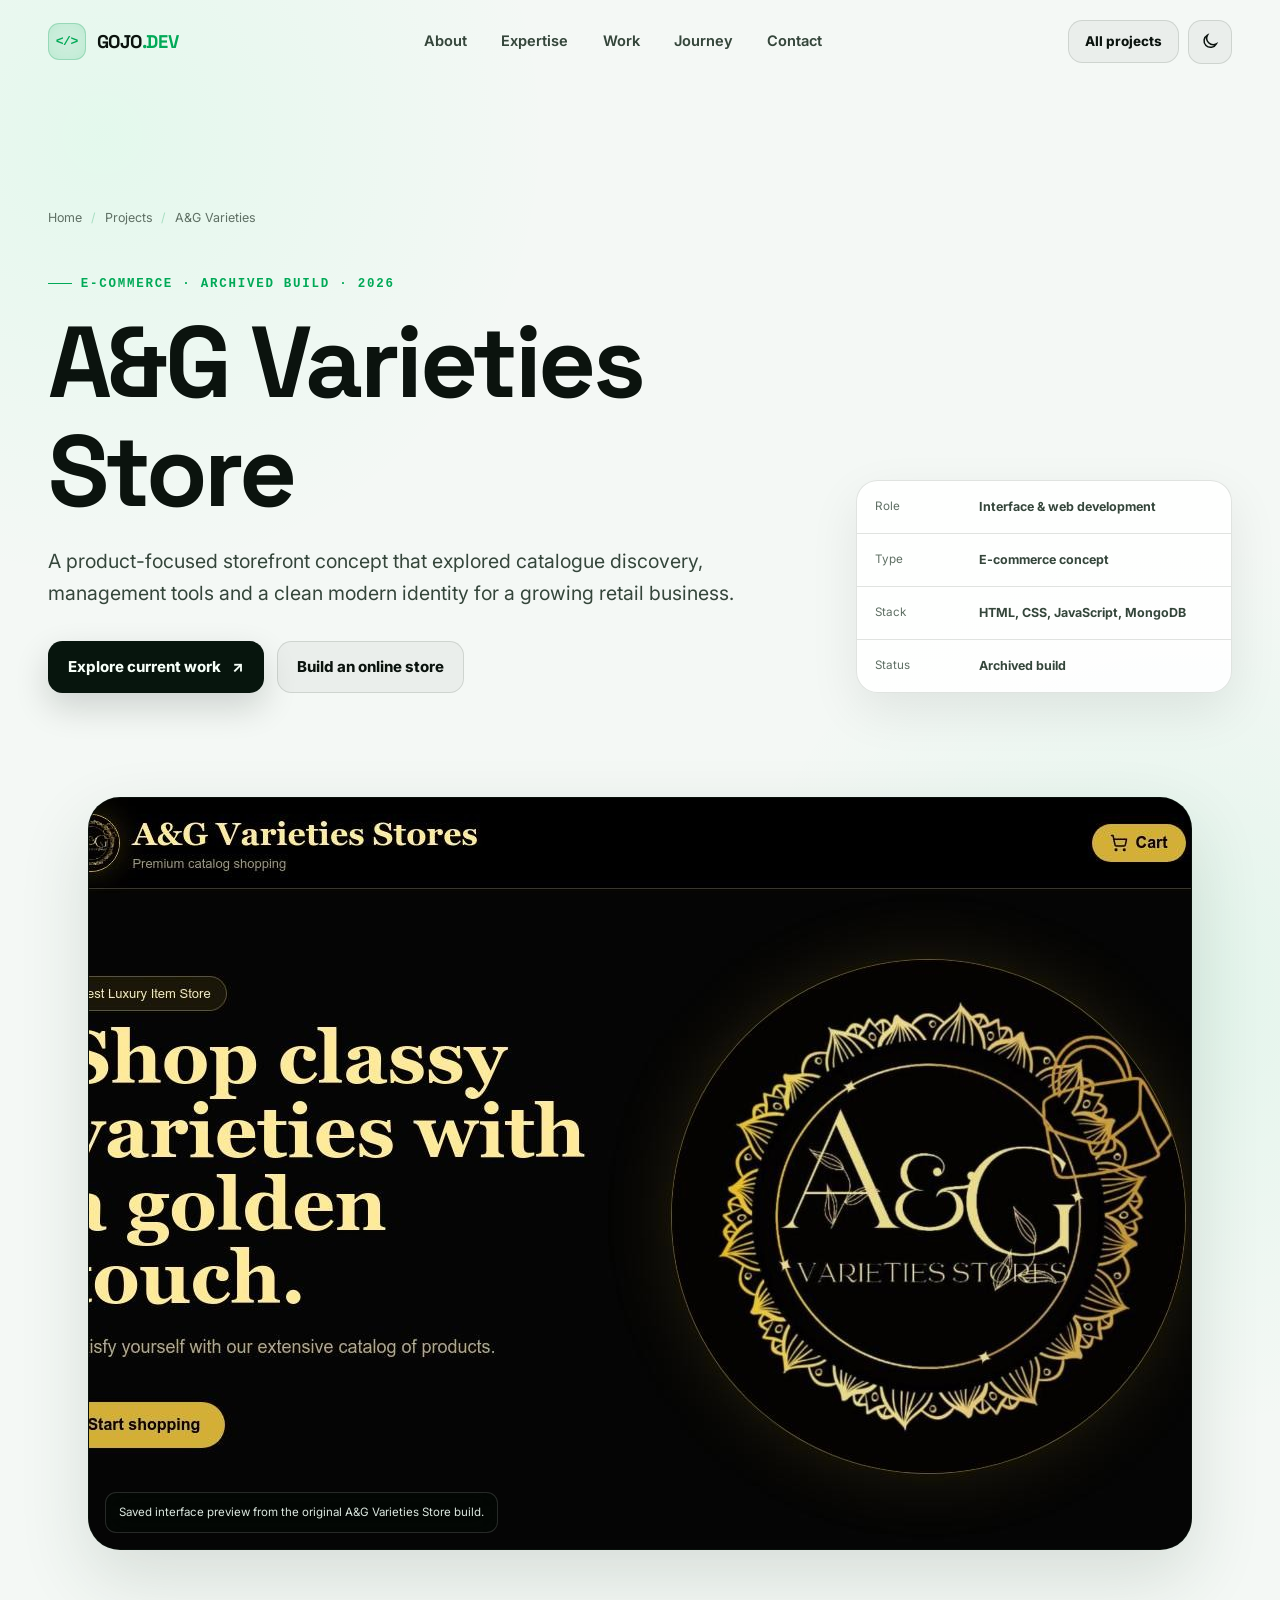
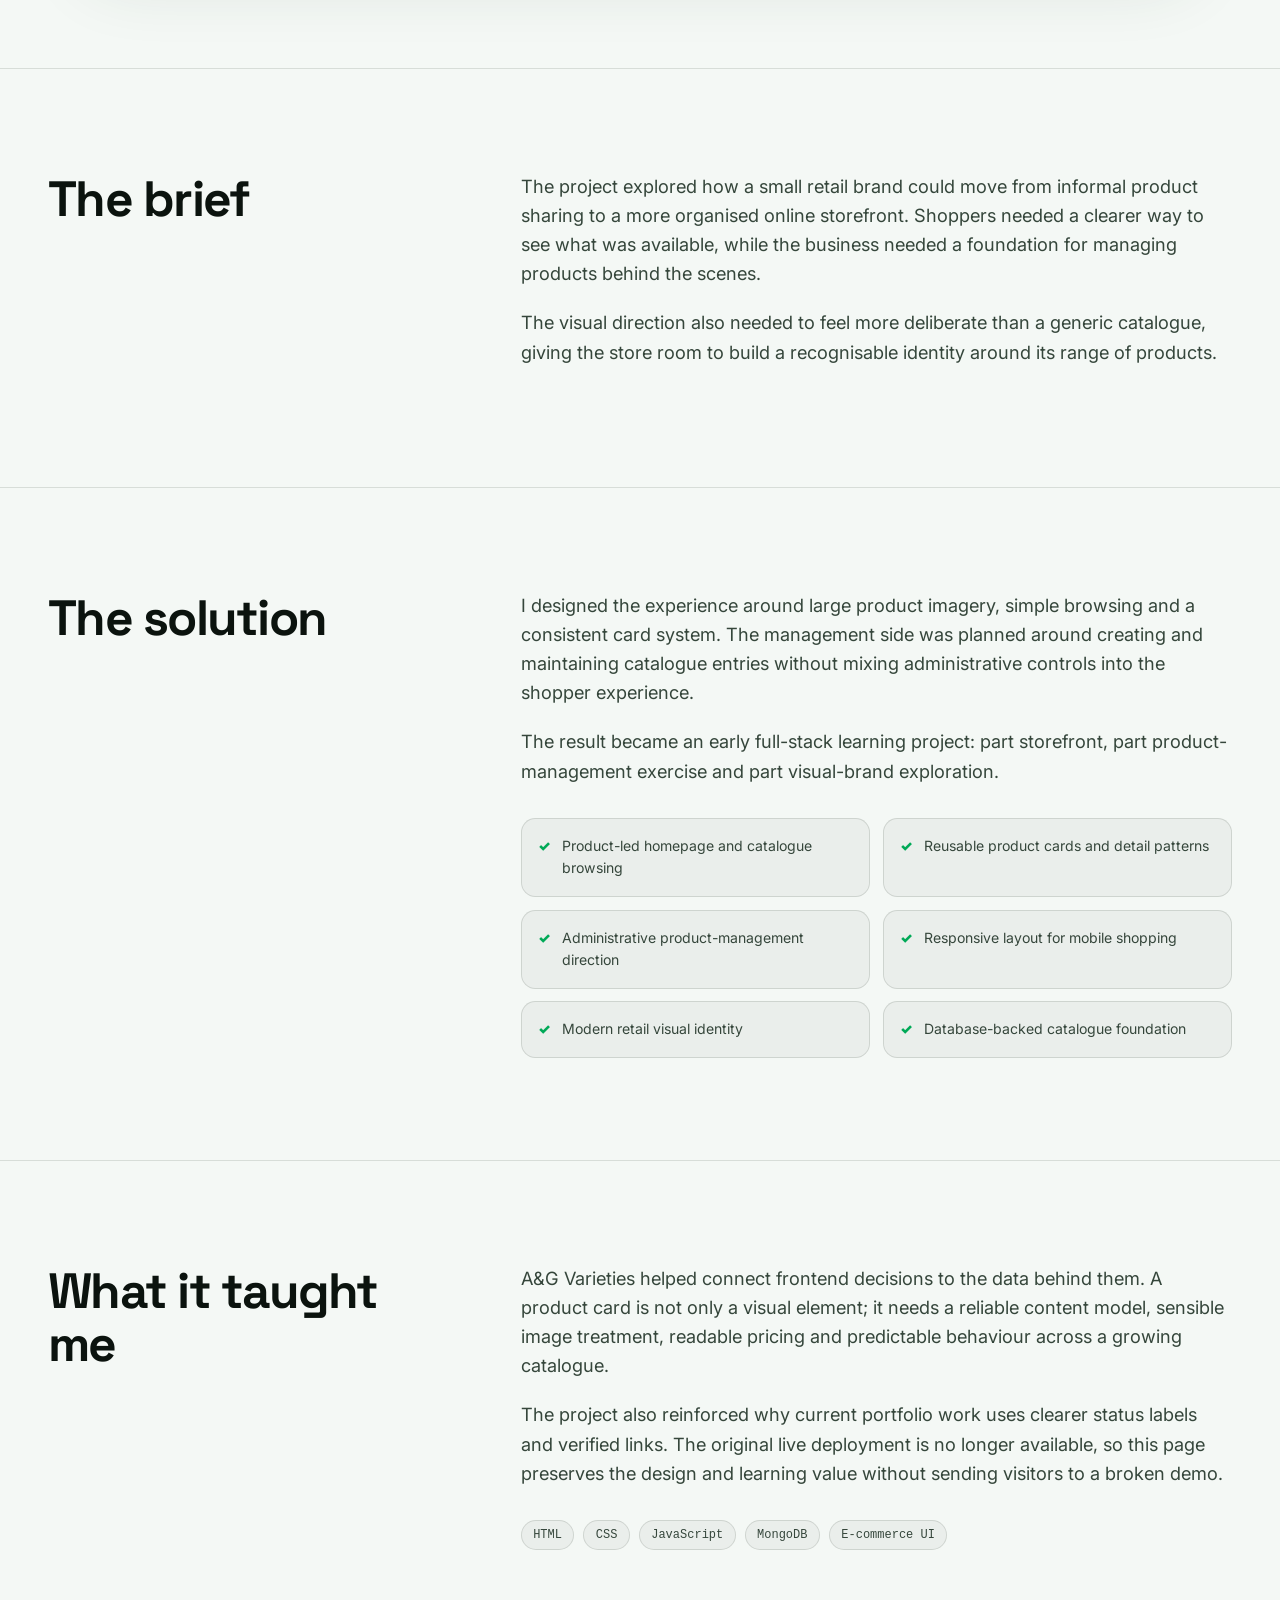
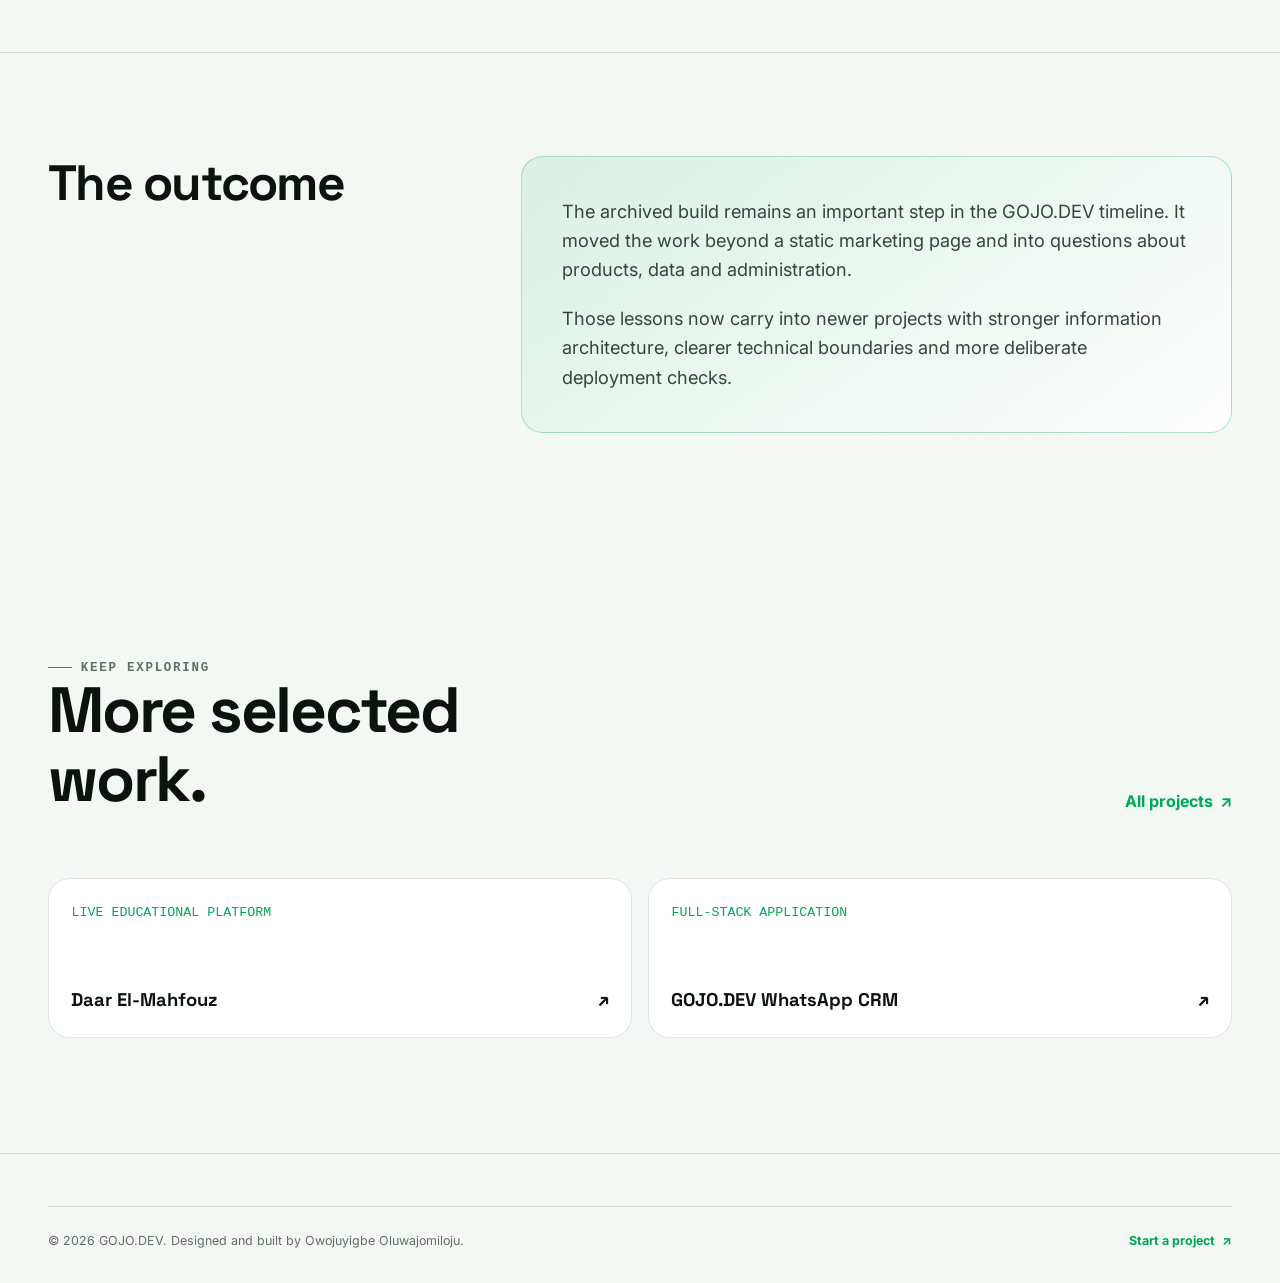
==== commit 09d69cdd: "Use full name across SEO identity" ====
--- a/projects/a-g-varieties/index.html
+++ b/projects/a-g-varieties/index.html
@@ -5,7 +5,7 @@
   <meta name="viewport" content="width=device-width, initial-scale=1">
   <title>A&amp;G Varieties Store Case Study | GOJO.DEV</title>
   <meta name="description" content="Explore the archived A&amp;G Varieties Store case study, an e-commerce interface for product browsing, catalogue management and modern branding.">
-  <meta name="author" content="Owojuyigbe Jomiloju">
+  <meta name="author" content="Owojuyigbe Oluwajomiloju">
   <meta name="robots" content="index, follow, max-image-preview:large">
   <meta name="theme-color" content="#050706">
   <link rel="canonical" href="https://www.gojodev.name.ng/projects/a-g-varieties/">
@@ -40,7 +40,7 @@
     "dateCreated": "2026",
     "inLanguage": "en-NG",
     "keywords": "e-commerce website, product catalogue, JavaScript, MongoDB, responsive design",
-    "creator": { "@type": "Person", "@id": "https://www.gojodev.name.ng/#person", "name": "Owojuyigbe Jomiloju", "url": "https://www.gojodev.name.ng/" },
+    "creator": { "@type": "Person", "@id": "https://www.gojodev.name.ng/#person", "name": "Owojuyigbe Oluwajomiloju", "url": "https://www.gojodev.name.ng/" },
     "isPartOf": { "@id": "https://www.gojodev.name.ng/#website" }
   }
   </script>
@@ -151,7 +151,7 @@
     </section>
   </main>
 
-  <footer class="site-footer"><div class="container"><div class="footer-bottom"><p>&copy; <span data-current-year>2026</span> GOJO.DEV. Designed and built by Owojuyigbe Jomiloju.</p><p><a class="text-link" href="/#contact">Start a project <span aria-hidden="true">↗</span></a></p></div></div></footer>
+  <footer class="site-footer"><div class="container"><div class="footer-bottom"><p>&copy; <span data-current-year>2026</span> GOJO.DEV. Designed and built by Owojuyigbe Oluwajomiloju.</p><p><a class="text-link" href="/#contact">Start a project <span aria-hidden="true">↗</span></a></p></div></div></footer>
   <button class="back-to-top" type="button" data-back-to-top aria-label="Back to top">↑</button>
 </body>
 </html>
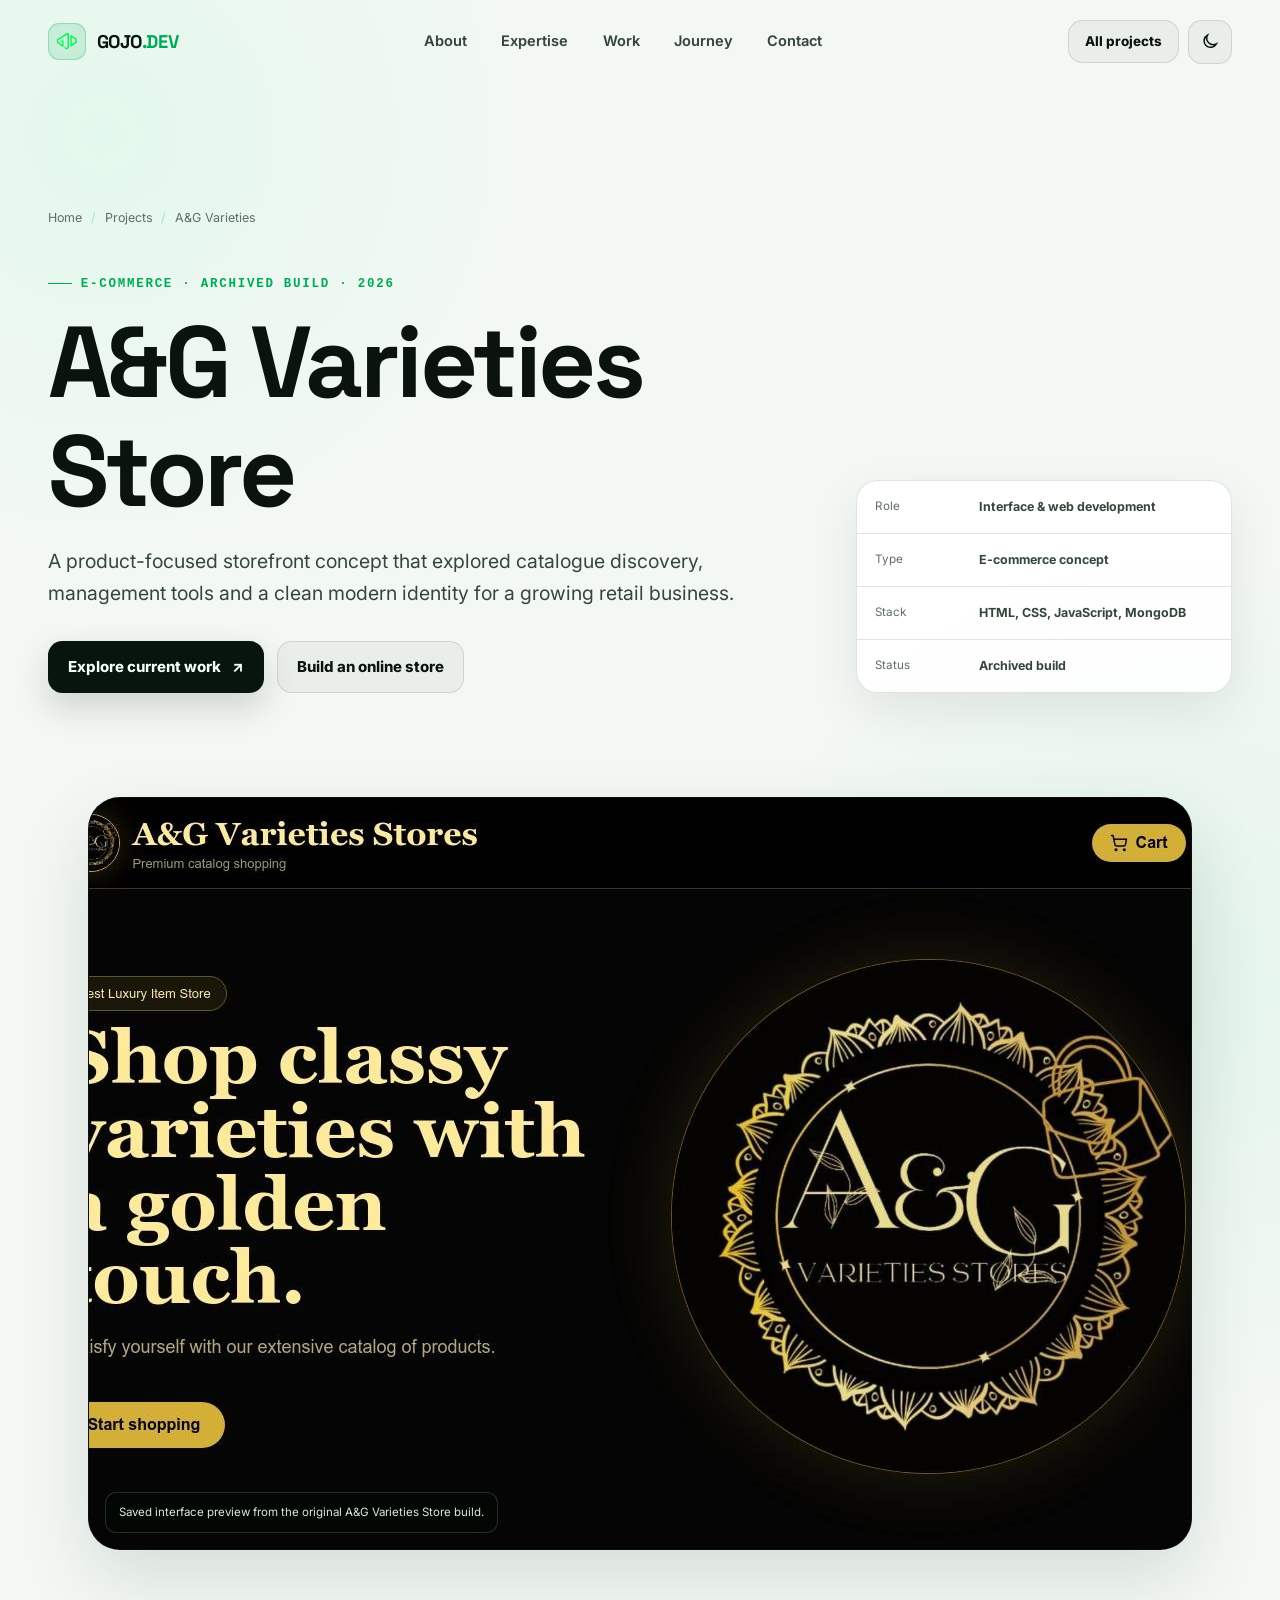
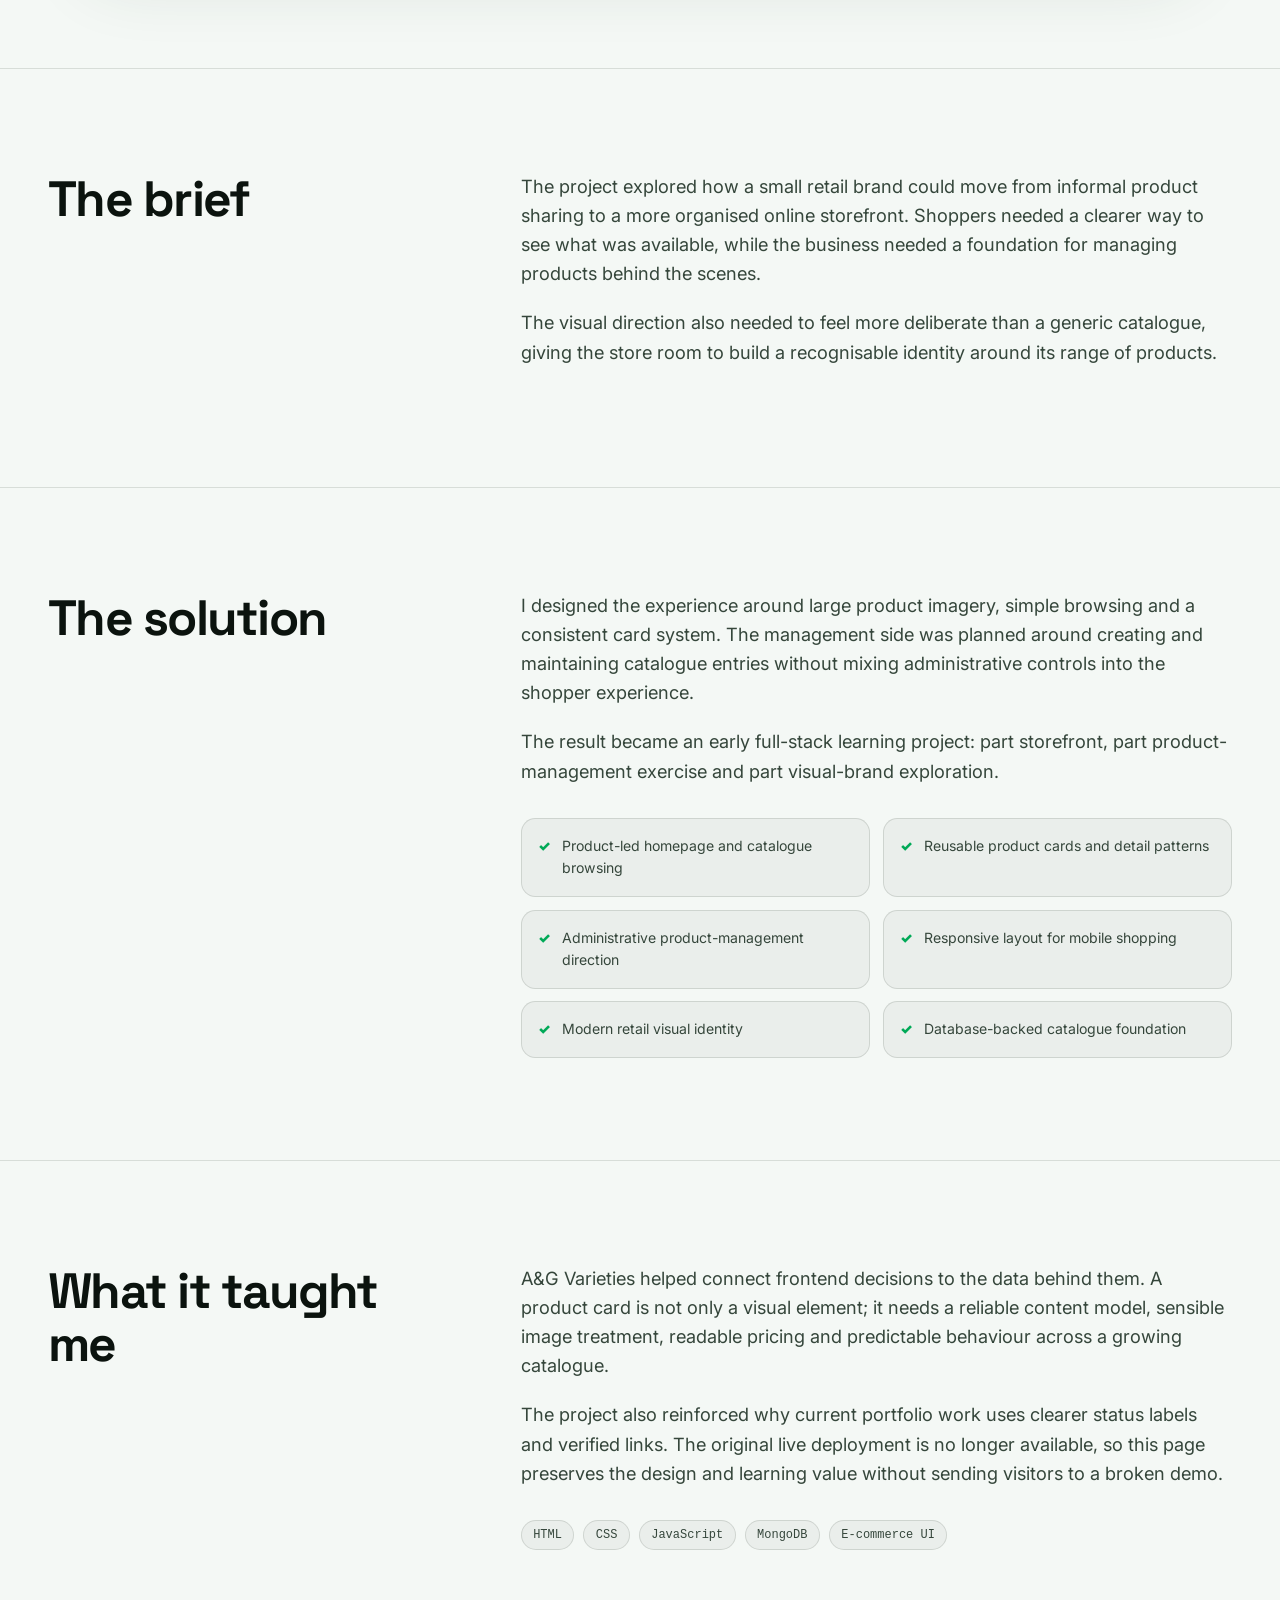
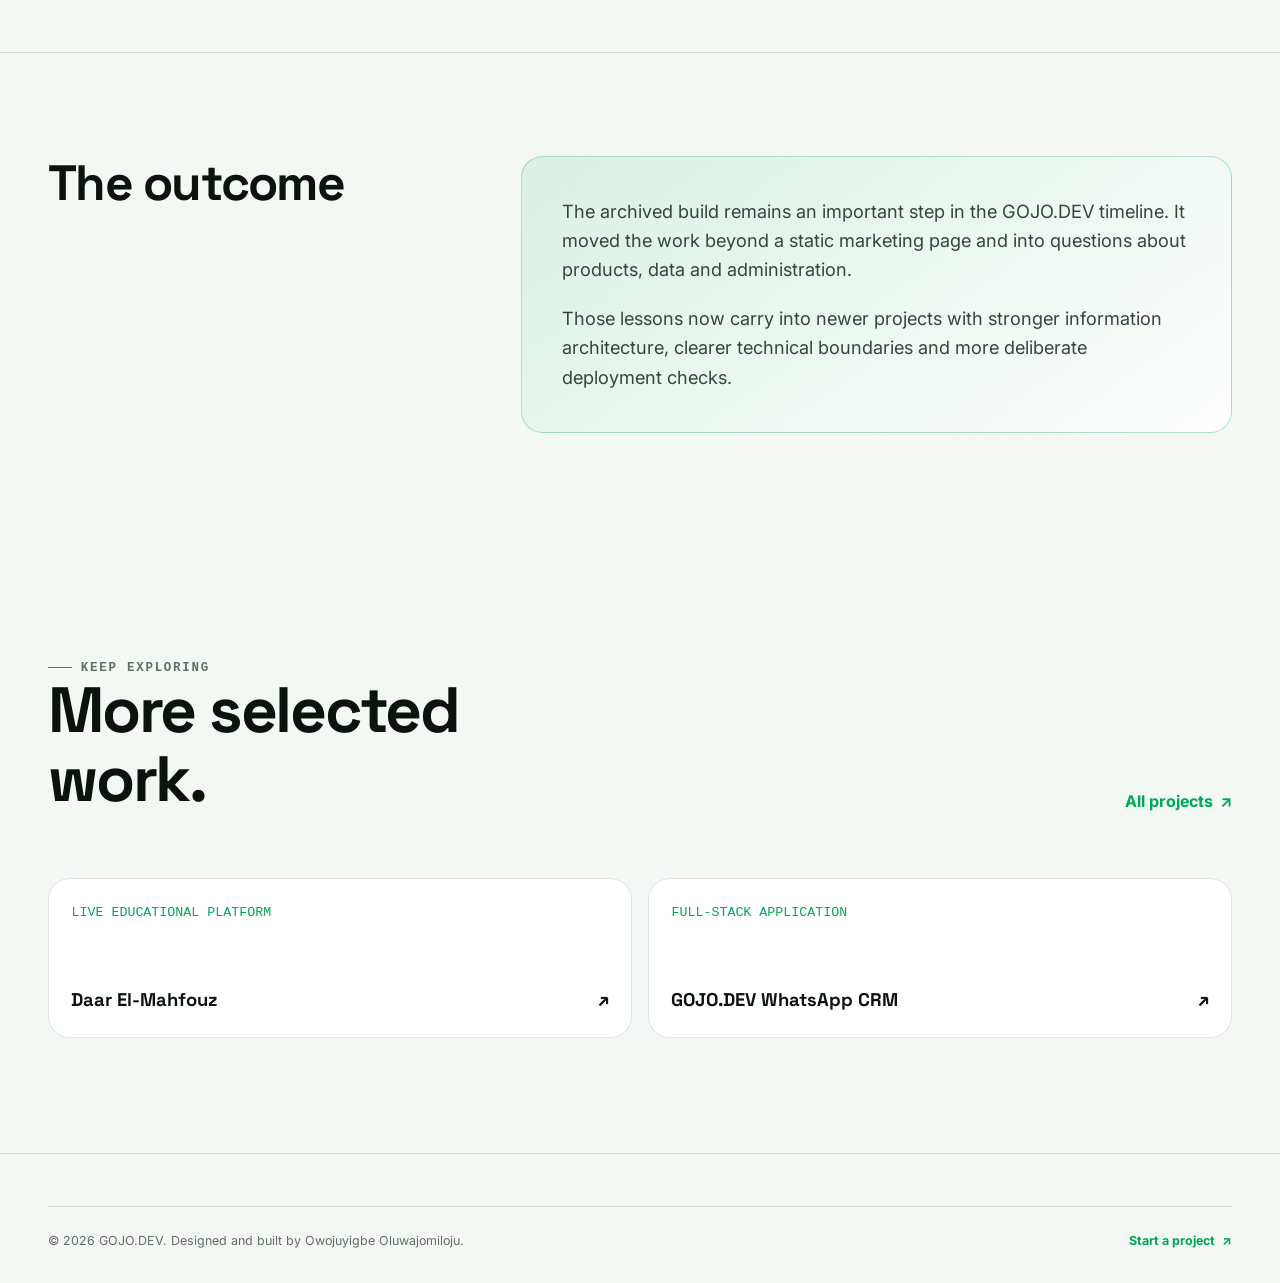
==== commit 80038aef: "Use GJD monogram across site" ====
--- a/projects/a-g-varieties/index.html
+++ b/projects/a-g-varieties/index.html
@@ -22,7 +22,11 @@
   <meta name="twitter:title" content="A&amp;G Varieties Store Case Study">
   <meta name="twitter:description" content="Archived e-commerce website project by GOJO.DEV.">
   <meta name="twitter:image" content="https://www.gojodev.name.ng/ag-varieties.jpg">
-  <link rel="icon" type="image/png" href="/gojo-logo.png">
+  <link rel="icon" type="image/svg+xml" href="/favicon.svg">
+  <link rel="icon" href="/favicon.ico">
+  <link rel="icon" type="image/png" sizes="48x48" href="/favicon-48x48.png">
+  <link rel="icon" type="image/png" sizes="96x96" href="/favicon-96x96.png">
+  <link rel="apple-touch-icon" sizes="180x180" href="/apple-touch-icon.png">
   <link rel="manifest" href="/manifest.webmanifest">
   <link rel="preconnect" href="https://fonts.googleapis.com">
   <link rel="preconnect" href="https://fonts.gstatic.com" crossorigin>
@@ -50,7 +54,7 @@
   <a class="skip-link" href="#main-content">Skip to main content</a>
   <header class="site-header" data-site-header>
     <div class="container nav-wrap">
-      <a class="brand" href="/" aria-label="GOJO.DEV home"><span class="brand-mark" aria-hidden="true">&lt;/&gt;</span><span>GOJO<span class="brand-dot">.DEV</span></span></a>
+      <a class="brand" href="/" aria-label="GOJO.DEV home"><span class="brand-mark" aria-hidden="true"><img src="/favicon-96x96.png" alt="" width="96" height="96"></span><span>GOJO<span class="brand-dot">.DEV</span></span></a>
       <nav class="nav-links" data-navigation aria-label="Primary navigation"><a href="/#about">About</a><a href="/#expertise">Expertise</a><a href="/#projects">Work</a><a href="/#journey">Journey</a><a href="/#contact">Contact</a></nav>
       <div class="nav-actions">
         <a class="button button-secondary button-small nav-cta" href="/#projects">All projects</a>
--- a/assets/css/site.css
+++ b/assets/css/site.css
@@ -287,15 +287,20 @@
   display: grid;
   width: 2.35rem;
   height: 2.35rem;
+  box-sizing: border-box;
   place-items: center;
+  padding: 0.28rem;
   border: 1px solid var(--line-strong);
   border-radius: 0.7rem;
   background: var(--accent-soft);
-  color: var(--accent);
-  font-family: ui-monospace, SFMono-Regular, Menlo, monospace;
-  font-size: 0.82rem;
-  font-weight: 850;
   box-shadow: inset 0 0 20px var(--accent-soft);
+}
+
+.brand-mark img {
+  display: block;
+  width: 100%;
+  height: 100%;
+  object-fit: contain;
 }
 
 .brand-dot {
@@ -877,14 +882,14 @@
 
 .quote-card::after {
   position: absolute;
-  right: -1rem;
-  bottom: -4rem;
-  color: var(--accent);
-  content: "</>";
-  font-family: ui-monospace, SFMono-Regular, Menlo, monospace;
-  font-size: 7rem;
-  font-weight: 900;
+  right: -0.75rem;
+  bottom: -1.5rem;
+  width: 7rem;
+  height: 7rem;
+  background: url("/favicon-512x512.png") center / contain no-repeat;
+  content: "";
   opacity: 0.06;
+  pointer-events: none;
 }
 
 .quote-card p {
@@ -1249,13 +1254,12 @@
 
 .contact-card::after {
   position: absolute;
-  right: -4rem;
-  bottom: -6rem;
-  color: var(--accent);
-  content: "</>";
-  font-family: ui-monospace, SFMono-Regular, Menlo, monospace;
-  font-size: clamp(8rem, 24vw, 17rem);
-  font-weight: 900;
+  right: -3rem;
+  bottom: -4rem;
+  width: clamp(8rem, 24vw, 17rem);
+  aspect-ratio: 1;
+  background: url("/favicon-512x512.png") center / contain no-repeat;
+  content: "";
   opacity: 0.035;
   pointer-events: none;
 }
